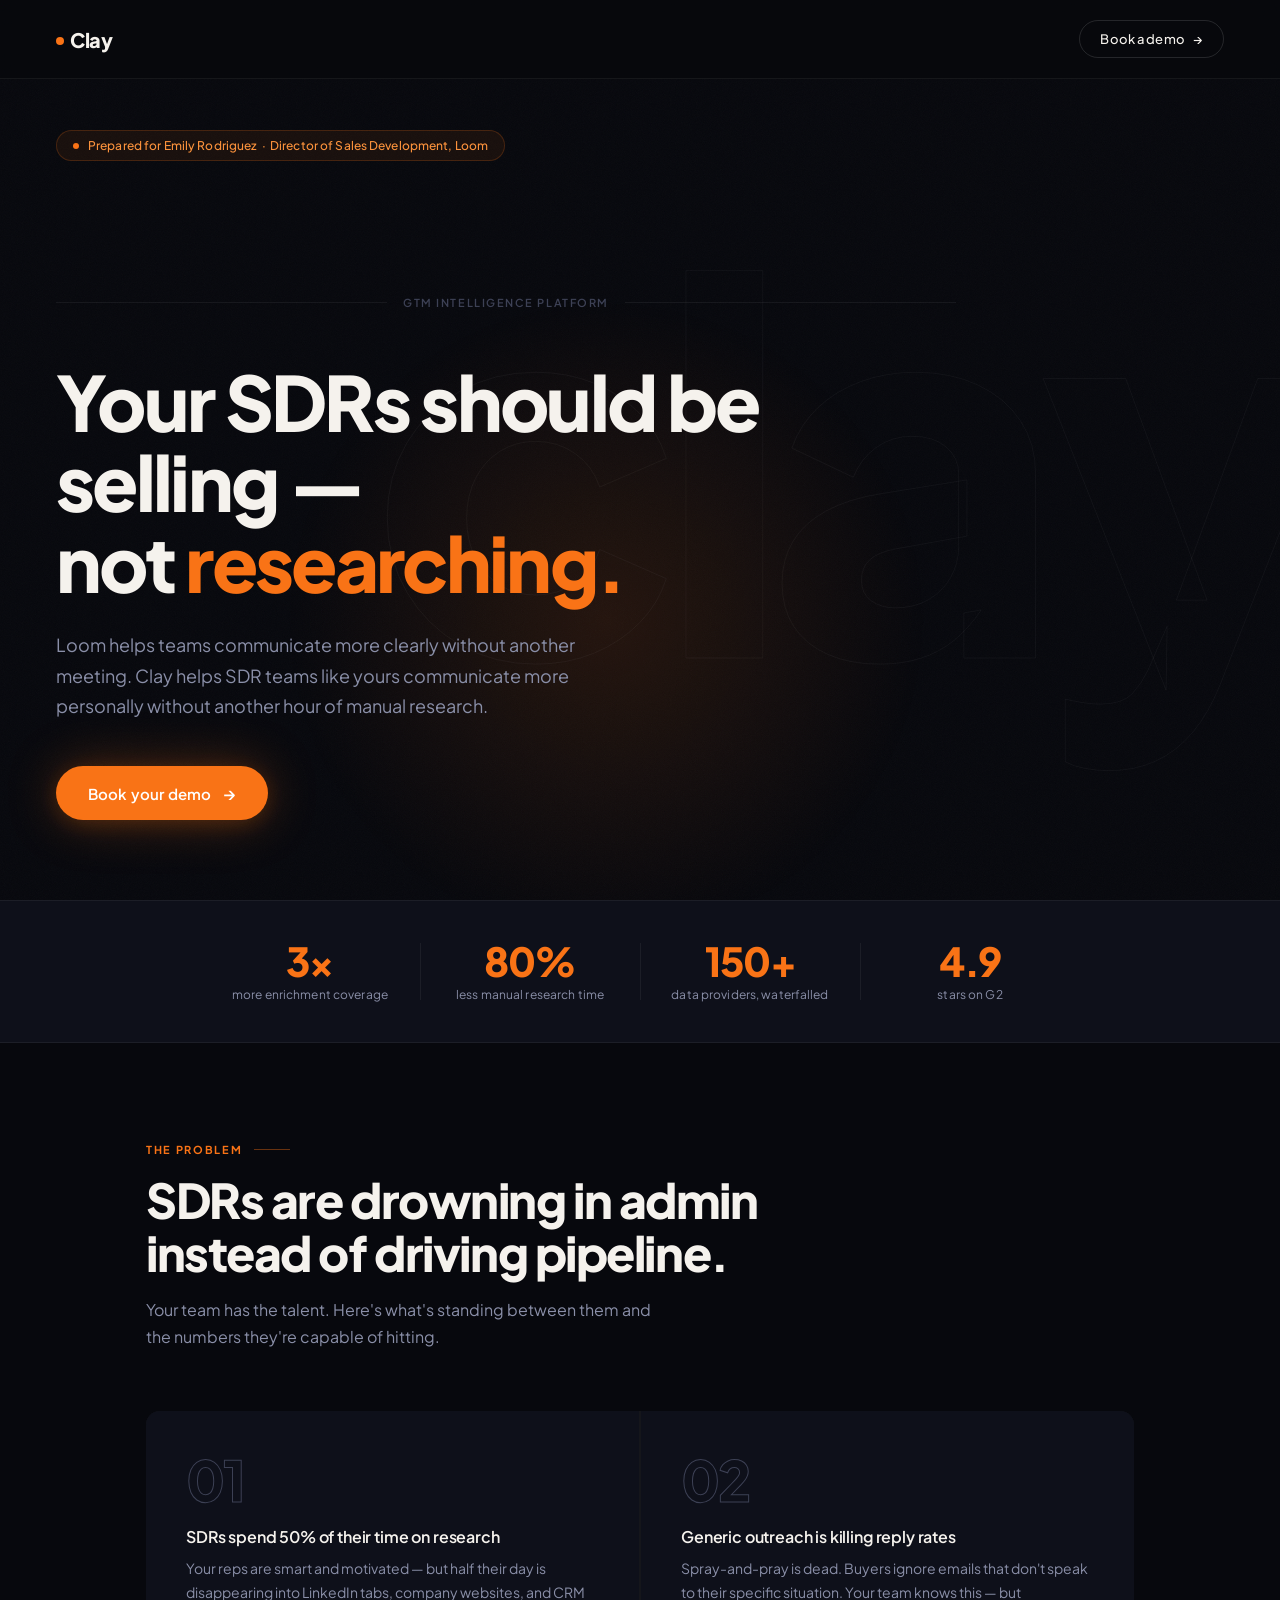
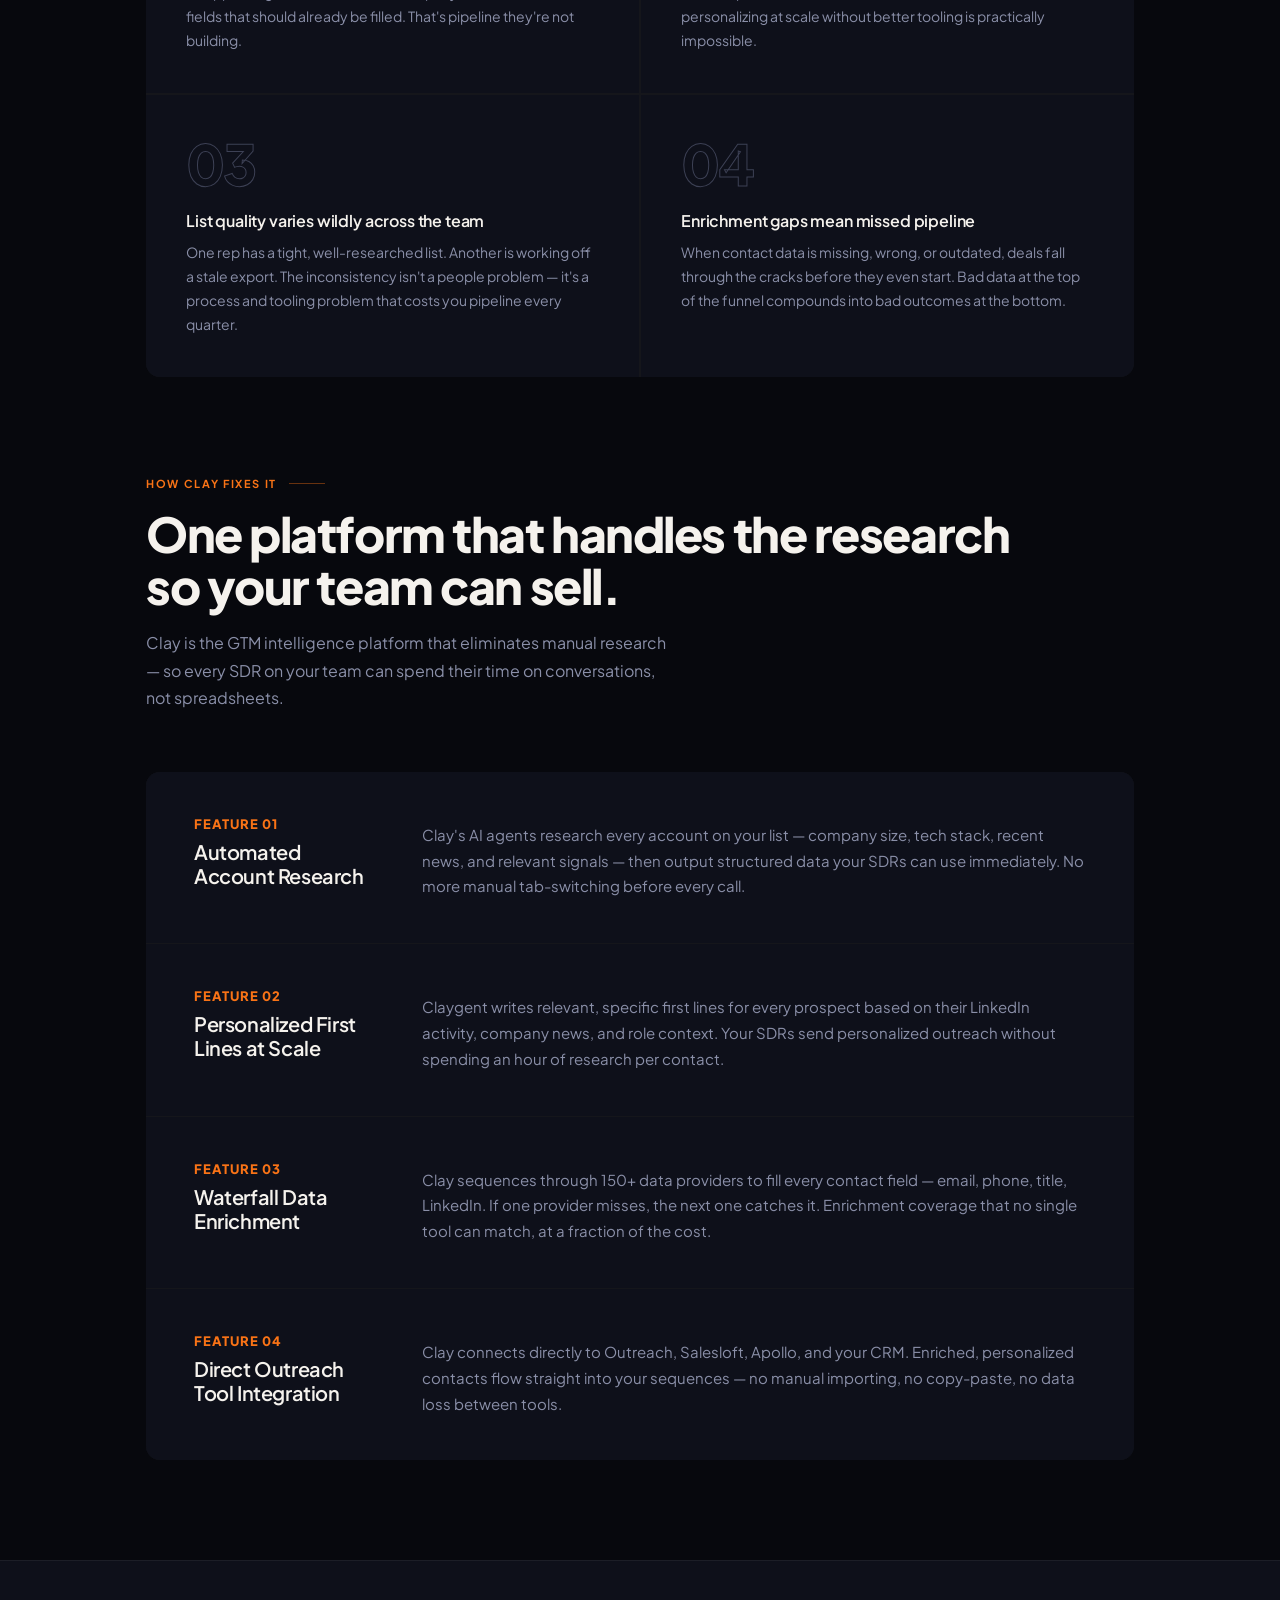
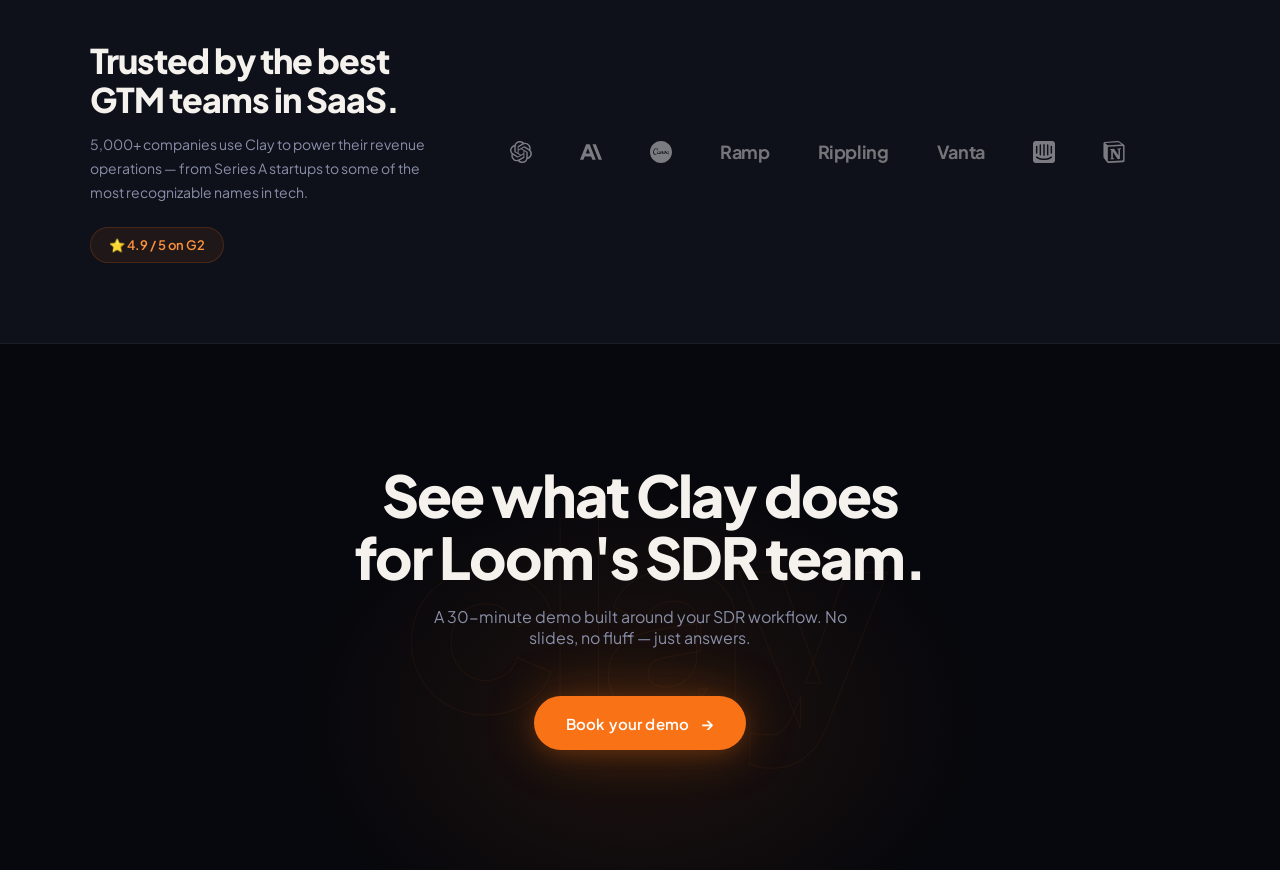
==== landing-pages/emily-rodriguez.html @ 86edbd1a "Initial commit — Clay landing pages" ====
<!DOCTYPE html>
<html lang="en">
<head>
  <meta charset="UTF-8">
  <meta name="viewport" content="width=device-width, initial-scale=1.0">
  <title>Clay × Emily Rodriguez — Loom</title>
  <link rel="preconnect" href="https://fonts.googleapis.com">
  <link rel="preconnect" href="https://fonts.gstatic.com" crossorigin>
  <link href="https://fonts.googleapis.com/css2?family=Plus+Jakarta+Sans:ital,wght@0,300;0,400;0,500;0,600;0,700;0,800;1,400&display=swap" rel="stylesheet">
  <link rel="stylesheet" href="styles.css">
</head>
<body>

  <!-- NAV -->
  <nav>
    <a href="#" class="nav-logo"><span></span>Clay</a>
    <a href="#demo" class="nav-btn">Book a demo </a>
  </nav>

  <!-- HERO -->
  <section class="hero">
    <div class="hero-glow"></div>
    <div class="hero-ghost">clay</div>

    <div class="hero-top">
      <div class="hero-badge anim anim-1">
        <span class="dot"></span>
        Prepared for Emily Rodriguez &nbsp;·&nbsp; Director of Sales Development, Loom
      </div>
    </div>

    <div class="hero-content">
      <div class="divider anim anim-2">
        <div class="divider-line"></div>
        <span class="divider-label">GTM Intelligence Platform</span>
        <div class="divider-line"></div>
      </div>

      <h1 class="anim anim-3">
        Your SDRs should be selling —<br>
        not <em>researching.</em>
      </h1>

      <p class="hero-sub anim anim-4">
        Loom helps teams communicate more clearly without another meeting. Clay helps SDR teams like yours communicate more personally without another hour of manual research.
      </p>

      <a href="#demo" class="hero-cta anim anim-5">
        Book your demo <span class="arrow">→</span>
      </a>
    </div>
  </section>

  <!-- STATS -->
  <div class="stats">
    <div class="stat-item reveal">
      <div class="stat-val">3×</div>
      <div class="stat-lbl">more enrichment coverage</div>
    </div>
    <div class="stat-item reveal">
      <div class="stat-val">80%</div>
      <div class="stat-lbl">less manual research time</div>
    </div>
    <div class="stat-item reveal">
      <div class="stat-val">150+</div>
      <div class="stat-lbl">data providers, waterfalled</div>
    </div>
    <div class="stat-item reveal">
      <div class="stat-val">4.9</div>
      <div class="stat-lbl">stars on G2</div>
    </div>
  </div>

  <!-- PAIN -->
  <section class="section">
    <div class="eyebrow reveal">The Problem</div>
    <h2 class="section-h reveal">SDRs are drowning in admin<br>instead of driving pipeline.</h2>
    <p class="section-sub reveal">Your team has the talent. Here's what's standing between them and the numbers they're capable of hitting.</p>

    <div class="pain-grid">
      <div class="pain-card reveal">
        <span class="pain-num">01</span>
        <h3>SDRs spend 50% of their time on research</h3>
        <p>Your reps are smart and motivated — but half their day is disappearing into LinkedIn tabs, company websites, and CRM fields that should already be filled. That's pipeline they're not building.</p>
      </div>
      <div class="pain-card reveal">
        <span class="pain-num">02</span>
        <h3>Generic outreach is killing reply rates</h3>
        <p>Spray-and-pray is dead. Buyers ignore emails that don't speak to their specific situation. Your team knows this — but personalizing at scale without better tooling is practically impossible.</p>
      </div>
      <div class="pain-card reveal">
        <span class="pain-num">03</span>
        <h3>List quality varies wildly across the team</h3>
        <p>One rep has a tight, well-researched list. Another is working off a stale export. The inconsistency isn't a people problem — it's a process and tooling problem that costs you pipeline every quarter.</p>
      </div>
      <div class="pain-card reveal">
        <span class="pain-num">04</span>
        <h3>Enrichment gaps mean missed pipeline</h3>
        <p>When contact data is missing, wrong, or outdated, deals fall through the cracks before they even start. Bad data at the top of the funnel compounds into bad outcomes at the bottom.</p>
      </div>
    </div>
  </section>

  <!-- FEATURES -->
  <section class="section" style="padding-top: 0;">
    <div class="eyebrow reveal">How Clay Fixes It</div>
    <h2 class="section-h reveal">One platform that handles the research<br>so your team can sell.</h2>
    <p class="section-sub reveal">Clay is the GTM intelligence platform that eliminates manual research — so every SDR on your team can spend their time on conversations, not spreadsheets.</p>

    <div class="feat-list">
      <div class="feat-row reveal">
        <div>
          <div class="feat-row-num">Feature 01</div>
          <div class="feat-row-label">Automated Account Research</div>
        </div>
        <p class="feat-row-body">Clay's AI agents research every account on your list — company size, tech stack, recent news, and relevant signals — then output structured data your SDRs can use immediately. No more manual tab-switching before every call.</p>
      </div>
      <div class="feat-row reveal">
        <div>
          <div class="feat-row-num">Feature 02</div>
          <div class="feat-row-label">Personalized First Lines at Scale</div>
        </div>
        <p class="feat-row-body">Claygent writes relevant, specific first lines for every prospect based on their LinkedIn activity, company news, and role context. Your SDRs send personalized outreach without spending an hour of research per contact.</p>
      </div>
      <div class="feat-row reveal">
        <div>
          <div class="feat-row-num">Feature 03</div>
          <div class="feat-row-label">Waterfall Data Enrichment</div>
        </div>
        <p class="feat-row-body">Clay sequences through 150+ data providers to fill every contact field — email, phone, title, LinkedIn. If one provider misses, the next one catches it. Enrichment coverage that no single tool can match, at a fraction of the cost.</p>
      </div>
      <div class="feat-row reveal">
        <div>
          <div class="feat-row-num">Feature 04</div>
          <div class="feat-row-label">Direct Outreach Tool Integration</div>
        </div>
        <p class="feat-row-body">Clay connects directly to Outreach, Salesloft, Apollo, and your CRM. Enriched, personalized contacts flow straight into your sequences — no manual importing, no copy-paste, no data loss between tools.</p>
      </div>
    </div>
  </section>

  <!-- SOCIAL PROOF -->
  <div class="proof">
    <div class="proof-inner">
      <div class="proof-left reveal">
        <h2>Trusted by the best GTM teams in SaaS.</h2>
        <p>5,000+ companies use Clay to power their revenue operations — from Series A startups to some of the most recognizable names in tech.</p>
        <div class="g2-chip">⭐ 4.9 / 5 on G2</div>
      </div>
      <div class="logos-wrap reveal">
        <!-- OpenAI -->
        <svg class="logo-svg" viewBox="0 0 24 24" xmlns="http://www.w3.org/2000/svg" aria-label="OpenAI"><path d="M22.2819 9.8211a5.9847 5.9847 0 0 0-.5157-4.9108 6.0462 6.0462 0 0 0-6.5098-2.9A6.0651 6.0651 0 0 0 4.9807 4.1818a5.9847 5.9847 0 0 0-3.9977 2.9 6.0462 6.0462 0 0 0 .7427 7.0966 5.98 5.98 0 0 0 .511 4.9107 6.051 6.051 0 0 0 6.5146 2.9001A5.9847 5.9847 0 0 0 13.2599 24a6.0557 6.0557 0 0 0 5.7718-4.2058 5.9894 5.9894 0 0 0 3.9977-2.9001 6.0557 6.0557 0 0 0-.7475-7.0729zm-9.022 12.6081a4.4755 4.4755 0 0 1-2.8764-1.0408l.1419-.0804 4.7783-2.7582a.7948.7948 0 0 0 .3927-.6813v-6.7369l2.02 1.1686a.071.071 0 0 1 .038.052v5.5826a4.504 4.504 0 0 1-4.4945 4.4944zm-9.6607-4.1254a4.4708 4.4708 0 0 1-.5346-3.0137l.142.0852 4.783 2.7582a.7712.7712 0 0 0 .7806 0l5.8428-3.3685v2.3324a.0804.0804 0 0 1-.0332.0615L9.74 19.9502a4.4992 4.4992 0 0 1-6.1408-1.6464zM2.3408 7.8956a4.485 4.485 0 0 1 2.3655-1.9728V11.6a.7664.7664 0 0 0 .3879.6765l5.8144 3.3543-2.0201 1.1685a.0757.0757 0 0 1-.071 0l-4.8303-2.7865A4.504 4.504 0 0 1 2.3408 7.872zm16.5963 3.8558L13.1038 8.364 15.1192 7.2a.0757.0757 0 0 1 .071 0l4.8303 2.7913a4.4944 4.4944 0 0 1-.6765 8.1042v-5.6772a.79.79 0 0 0-.407-.667zm2.0107-3.0231l-.142-.0852-4.7735-2.7818a.7759.7759 0 0 0-.7854 0L9.409 9.2297V6.8974a.0662.0662 0 0 1 .0284-.0615l4.8303-2.7866a4.4992 4.4992 0 0 1 6.6802 4.66zM8.3065 12.863l-2.02-1.1638a.0804.0804 0 0 1-.038-.0567V6.0742a4.4992 4.4992 0 0 1 7.3757-3.4537l-.142.0805L8.704 5.459a.7948.7948 0 0 0-.3927.6813zm1.0976-2.3654l2.602-1.4998 2.6069 1.4998v2.9994l-2.5974 1.4997-2.6067-1.4997Z"/></svg>
        <!-- Anthropic -->
        <svg class="logo-svg" viewBox="0 0 24 24" xmlns="http://www.w3.org/2000/svg" aria-label="Anthropic"><path d="M17.3041 3.541h-3.6718l6.696 16.918H24Zm-10.6082 0L0 20.459h3.7442l1.3693-3.5527h7.0052l1.3693 3.5528h3.7442L10.5363 3.5409Zm-.3712 10.2232 2.2914-5.9456 2.2914 5.9456Z"/></svg>
        <!-- Canva -->
        <svg class="logo-svg" viewBox="0 0 24 24" xmlns="http://www.w3.org/2000/svg" aria-label="Canva"><path d="M12 0C5.373 0 0 5.373 0 12s5.373 12 12 12 12-5.373 12-12S18.627 0 12 0zM6.962 7.68c.754 0 1.337.549 1.405 1.2.069.583-.171 1.097-.822 1.406-.343.171-.48.172-.549.069-.034-.069 0-.137.069-.206.617-.514.617-.926.548-1.508-.034-.378-.308-.618-.583-.618-1.2 0-2.914 2.674-2.674 4.629.103.754.549 1.646 1.509 1.646.308 0 .65-.103.96-.24.5-.264.799-.47 1.097-.8-.073-.885.704-2.046 1.851-2.046.515 0 .926.205.96.583.068.514-.377.582-.514.582s-.378-.034-.378-.17c-.034-.138.309-.07.275-.378-.035-.206-.24-.274-.446-.274-.72 0-1.131.994-1.029 1.611.035.275.172.549.447.549.205 0 .514-.31.617-.755.068-.308.343-.514.583-.514.102 0 .17.034.205.171v.138c-.034.137-.137.548-.102.651 0 .069.034.171.17.171.092 0 .436-.18.777-.459.117-.59.253-1.298.253-1.357.034-.24.137-.48.617-.48.103 0 .171.034.205.171v.138l-.136.617c.445-.583 1.097-.994 1.508-.994.172 0 .309.102.309.274 0 .103 0 .274-.069.446-.137.377-.309.96-.412 1.474 0 .137.035.274.207.274.171 0 .685-.206 1.096-.754l.007-.004c-.002-.068-.007-.134-.007-.202 0-.411.035-.754.104-.994.068-.274.411-.514.617-.514.103 0 .205.069.205.171 0 .035 0 .103-.034.137-.137.446-.24.857-.24 1.269 0 .24.034.582.102.788 0 .034.035.069.07.069.068 0 .548-.445.89-1.028-.308-.206-.48-.549-.48-.96 0-.72.446-1.097.858-1.097.343 0 .617.24.617.72 0 .308-.103.65-.274.96h.102a.77.77 0 0 0 .584-.24.293.293 0 0 1 .134-.117c.335-.425.83-.74 1.41-.74.48 0 .924.205.959.582.068.515-.378.618-.515.618l-.002-.002c-.138 0-.377-.035-.377-.172 0-.137.309-.068.274-.376-.034-.206-.24-.275-.446-.275-.686 0-1.13.891-1.028 1.611.034.275.171.583.445.583.206 0 .515-.308.652-.754.068-.274.343-.514.583-.514.103 0 .17.034.205.171 0 .069 0 .206-.137.652-.17.308-.171.48-.137.617.034.274.171.48.309.583.034.034.068.102.068.102 0 .069-.034.138-.137.138-.034 0-.068 0-.103-.035-.514-.205-.72-.548-.789-.891-.205.24-.445.377-.72.377-.445 0-.89-.411-.96-.926a1.609 1.609 0 0 1 .075-.649c-.203.13-.422.203-.623.203h-.17c-.447.652-.927 1.098-1.27 1.303a.896.896 0 0 1-.377.104c-.068 0-.171-.035-.205-.104-.095-.152-.156-.392-.193-.667-.481.527-1.145.805-1.453.805-.343 0-.548-.206-.582-.55v-.376c.102-.754.377-1.2.377-1.337a.074.074 0 0 0-.069-.07c-.24 0-1.028.824-1.166 1.373l-.103.445c-.068.309-.377.515-.582.515-.103 0-.172-.035-.206-.172v-.137l.046-.233c-.435.31-.87.508-1.075.508-.308 0-.48-.172-.514-.412-.206.274-.445.412-.754.412-.352 0-.696-.24-.862-.593-.244.275-.523.553-.852.764-.48.309-1.028.549-1.68.549-.582 0-1.097-.309-1.371-.583-.412-.377-.651-.96-.686-1.509-.205-1.68.823-3.84 2.4-4.8.378-.205.755-.343 1.132-.343zm9.77 3.291c-.104 0-.172.172-.172.343 0 .274.137.583.309.755a1.74 1.74 0 0 0 .102-.583c0-.343-.137-.515-.24-.515z"/></svg>
        <!-- Ramp -->
        <span class="company-wordmark">Ramp</span>
        <!-- Rippling -->
        <span class="company-wordmark">Rippling</span>
        <!-- Vanta -->
        <span class="company-wordmark">Vanta</span>
        <!-- Intercom -->
        <svg class="logo-svg" viewBox="0 0 24 24" xmlns="http://www.w3.org/2000/svg" aria-label="Intercom"><path d="M21 0H3C1.343 0 0 1.343 0 3v18c0 1.658 1.343 3 3 3h18c1.658 0 3-1.342 3-3V3c0-1.657-1.342-3-3-3zm-5.801 4.399c0-.44.36-.8.802-.8.44 0 .8.36.8.8v10.688c0 .442-.36.801-.8.801-.443 0-.802-.359-.802-.801V4.399zM11.2 3.994c0-.44.357-.799.8-.799s.8.359.8.799v11.602c0 .44-.357.8-.8.8s-.8-.36-.8-.8V3.994zm-4 .405c0-.44.359-.8.799-.8.443 0 .802.36.802.8v10.688c0 .442-.36.801-.802.801-.44 0-.799-.359-.799-.801V4.399zM3.199 6c0-.442.36-.8.802-.8.44 0 .799.358.799.8v7.195c0 .441-.359.8-.799.8-.443 0-.802-.36-.802-.8V6zM20.52 18.202c-.123.105-3.086 2.593-8.52 2.593-5.433 0-8.397-2.486-8.521-2.593-.335-.288-.375-.792-.086-1.128.285-.334.79-.375 1.125-.09.047.041 2.693 2.211 7.481 2.211 4.848 0 7.456-2.186 7.479-2.207.334-.289.839-.25 1.128.086.289.336.25.84-.086 1.128zm.281-5.007c0 .441-.36.8-.801.8-.441 0-.801-.36-.801-.8V6c0-.442.361-.8.801-.8.441 0 .801.357.801.8v7.195z"/></svg>
        <!-- Notion -->
        <svg class="logo-svg" viewBox="0 0 24 24" xmlns="http://www.w3.org/2000/svg" aria-label="Notion"><path d="M4.459 4.208c.746.606 1.026.56 2.428.466l13.215-.793c.28 0 .047-.28-.046-.326L17.86 1.968c-.42-.326-.981-.7-2.055-.607L3.01 2.295c-.466.046-.56.28-.374.466zm.793 3.08v13.904c0 .747.373 1.027 1.214.98l14.523-.84c.841-.046.935-.56.935-1.167V6.354c0-.606-.233-.933-.748-.887l-15.177.887c-.56.047-.747.327-.747.933zm14.337.745c.093.42 0 .84-.42.888l-.7.14v10.264c-.608.327-1.168.514-1.635.514-.748 0-.935-.234-1.495-.933l-4.577-7.186v6.952L12.21 19s0 .84-1.168.84l-3.222.186c-.093-.186 0-.653.327-.746l.84-.233V9.854L7.822 9.76c-.094-.42.14-1.026.793-1.073l3.456-.233 4.764 7.279v-6.44l-1.215-.139c-.093-.514.28-.887.747-.933zM1.936 1.035l13.31-.98c1.634-.14 2.055-.047 3.082.7l4.249 2.986c.7.513.934.653.934 1.213v16.378c0 1.026-.373 1.634-1.68 1.726l-15.458.934c-.98.047-1.448-.093-1.962-.747l-3.129-4.06c-.56-.747-.793-1.306-.793-1.96V2.667c0-.839.374-1.54 1.447-1.632z"/></svg>
      </div>
    </div>
  </div>

  <!-- CTA FOOTER -->
  <div class="cta-footer" id="demo">
    <div class="cta-bg-text">clay</div>
    <div class="cta-footer-glow"></div>
    <h2 class="reveal">See what Clay does<br>for Loom's SDR team.</h2>
    <p class="reveal">A 30-minute demo built around your SDR workflow. No slides, no fluff — just answers.</p>
    <a href="#" class="hero-cta reveal">Book your demo <span class="arrow">→</span></a>
  </div>

  <script>
    const observer = new IntersectionObserver((entries) => {
      entries.forEach(entry => {
        if (entry.isIntersecting) {
          setTimeout(() => entry.target.classList.add('visible'), 80);
          observer.unobserve(entry.target);
        }
      });
    }, { threshold: 0.1 });

    document.querySelectorAll('.reveal').forEach(el => observer.observe(el));
  </script>

</body>
</html>
---- landing-pages/styles.css ----
@import url('https://fonts.googleapis.com/css2?family=Plus+Jakarta+Sans:ital,wght@0,300;0,400;0,500;0,600;0,700;0,800;1,400&display=swap');

*, *::before, *::after { box-sizing: border-box; margin: 0; padding: 0; }

:root {
  --ink:       #07080D;
  --ink-2:     #0E101A;
  --ink-3:     #161925;
  --border:    rgba(255,255,255,0.06);
  --border-hi: rgba(255,255,255,0.12);
  --clay:      #F97316;
  --clay-hi:   #FB923C;
  --cream:     #F5F2ED;
  --muted:     #8A8FA8;
  --faint:     #3D4155;
  --r:         14px;
  --r-lg:      24px;
}

html { scroll-behavior: smooth; }

body {
  font-family: 'Plus Jakarta Sans', sans-serif;
  background: var(--ink);
  color: var(--cream);
  -webkit-font-smoothing: antialiased;
  overflow-x: hidden;
}

/* ── NOISE OVERLAY ── */
body::before {
  content: '';
  position: fixed;
  inset: 0;
  z-index: 0;
  pointer-events: none;
  opacity: 0.032;
  background-image: url("data:image/svg+xml,%3Csvg viewBox='0 0 256 256' xmlns='http://www.w3.org/2000/svg'%3E%3Cfilter id='noise'%3E%3CfeTurbulence type='fractalNoise' baseFrequency='0.9' numOctaves='4' stitchTiles='stitch'/%3E%3C/filter%3E%3Crect width='100%25' height='100%25' filter='url(%23noise)'/%3E%3C/svg%3E");
  background-size: 200px 200px;
}

* { position: relative; z-index: 1; }

/* ── LOAD ANIMATIONS ── */
@keyframes fadeUp {
  from { opacity: 0; transform: translateY(24px); }
  to   { opacity: 1; transform: translateY(0); }
}
@keyframes fadeIn {
  from { opacity: 0; }
  to   { opacity: 1; }
}
@keyframes revealWidth {
  from { width: 0; }
  to   { width: 100%; }
}

.anim { opacity: 0; animation: fadeUp 0.8s cubic-bezier(0.16, 1, 0.3, 1) forwards; }
.anim-1 { animation-delay: 0.1s; }
.anim-2 { animation-delay: 0.22s; }
.anim-3 { animation-delay: 0.34s; }
.anim-4 { animation-delay: 0.46s; }
.anim-5 { animation-delay: 0.58s; }
.anim-fade { opacity: 0; animation: fadeIn 1s ease forwards; }

/* ── NAV ── */
nav {
  position: fixed;
  top: 0; left: 0; right: 0;
  z-index: 200;
  display: flex;
  align-items: center;
  justify-content: space-between;
  padding: 20px 56px;
  background: rgba(7, 8, 13, 0.75);
  backdrop-filter: blur(20px);
  -webkit-backdrop-filter: blur(20px);
  border-bottom: 1px solid var(--border);
}

.nav-logo {
  font-family: 'Plus Jakarta Sans', sans-serif;
  font-weight: 800;
  font-size: 20px;
  color: var(--cream);
  text-decoration: none;
  letter-spacing: -0.02em;
}

.nav-logo span {
  display: inline-block;
  width: 8px; height: 8px;
  background: var(--clay);
  border-radius: 50%;
  margin-right: 6px;
  vertical-align: middle;
  position: relative;
  top: -1px;
}

.nav-btn {
  display: flex;
  align-items: center;
  gap: 8px;
  color: var(--cream);
  font-size: 13px;
  font-weight: 500;
  text-decoration: none;
  padding: 10px 20px;
  border: 1px solid var(--border-hi);
  border-radius: 100px;
  transition: all 0.2s;
  letter-spacing: 0.01em;
}
.nav-btn:hover {
  background: var(--clay);
  border-color: var(--clay);
  color: #fff;
}
.nav-btn::after { content: '→'; }

/* ── HERO ── */
.hero {
  min-height: 100vh;
  display: flex;
  flex-direction: column;
  justify-content: flex-end;
  padding: 0 56px 80px;
  position: relative;
  overflow: hidden;
}

/* big ghost number behind hero */
.hero-ghost {
  position: absolute;
  top: 50%;
  right: -40px;
  transform: translateY(-50%);
  font-family: 'Plus Jakarta Sans', sans-serif;
  font-weight: 900;
  font-size: clamp(280px, 40vw, 560px);
  color: transparent;
  -webkit-text-stroke: 1px rgba(255,255,255,0.04);
  line-height: 1;
  pointer-events: none;
  user-select: none;
  letter-spacing: -0.05em;
}

/* radial glow */
.hero-glow {
  position: absolute;
  top: 30%;
  left: 20%;
  width: 700px; height: 700px;
  background: radial-gradient(ellipse at center, rgba(249,115,22,0.12) 0%, transparent 65%);
  pointer-events: none;
  z-index: 0;
}

.hero-top {
  flex: 1;
  display: flex;
  align-items: flex-start;
  padding-top: 130px;
}

.hero-badge {
  display: inline-flex;
  align-items: center;
  gap: 9px;
  background: rgba(249,115,22,0.07);
  border: 1px solid rgba(249,115,22,0.2);
  color: var(--clay-hi);
  font-size: 12px;
  font-weight: 500;
  padding: 7px 16px;
  border-radius: 100px;
  letter-spacing: 0.01em;
}
.hero-badge .dot {
  width: 6px; height: 6px;
  background: var(--clay);
  border-radius: 50%;
  flex-shrink: 0;
}

.hero-content { max-width: 900px; }

.hero h1 {
  font-family: 'Plus Jakarta Sans', sans-serif;
  font-weight: 800;
  font-style: normal;
  font-size: clamp(42px, 6vw, 76px);
  line-height: 1.06;
  letter-spacing: -0.035em;
  color: var(--cream);
  margin-bottom: 28px;
  margin-top: 24px;
}

.hero h1 em {
  font-style: normal;
  color: var(--clay);
}

.hero-sub {
  font-size: clamp(15px, 1.6vw, 18px);
  color: var(--muted);
  max-width: 520px;
  line-height: 1.7;
  margin-bottom: 44px;
  font-weight: 400;
}

.hero-cta {
  display: inline-flex;
  align-items: center;
  gap: 12px;
  background: var(--clay);
  color: #fff;
  font-weight: 600;
  font-size: 15px;
  padding: 16px 32px;
  border-radius: 100px;
  text-decoration: none;
  letter-spacing: 0.01em;
  transition: all 0.25s cubic-bezier(0.16, 1, 0.3, 1);
  box-shadow: 0 0 52px rgba(249,115,22,0.28), 0 4px 20px rgba(249,115,22,0.18);
}
.hero-cta:hover {
  background: var(--clay-hi);
  transform: translateY(-2px) scale(1.02);
  box-shadow: 0 0 72px rgba(249,115,22,0.38), 0 8px 30px rgba(249,115,22,0.25);
}
.hero-cta .arrow { font-size: 17px; transition: transform 0.2s; }
.hero-cta:hover .arrow { transform: translateX(4px); }

/* horizontal rule with label */
.divider {
  display: flex;
  align-items: center;
  gap: 16px;
  margin-bottom: 52px;
}
.divider-line { flex: 1; height: 1px; background: var(--border); }
.divider-label {
  font-size: 11px;
  font-weight: 600;
  letter-spacing: 0.14em;
  text-transform: uppercase;
  color: var(--faint);
}

/* ── STATS ── */
.stats {
  background: var(--ink-2);
  border-top: 1px solid var(--border);
  border-bottom: 1px solid var(--border);
  padding: 0 56px;
  display: flex;
  justify-content: center;
}

.stat-item {
  flex: 1;
  max-width: 220px;
  padding: 40px 0;
  text-align: center;
  position: relative;
}
.stat-item + .stat-item::before {
  content: '';
  position: absolute;
  left: 0; top: 30%; bottom: 30%;
  width: 1px;
  background: var(--border);
}

.stat-val {
  font-family: 'Plus Jakarta Sans', sans-serif;
  font-weight: 800;
  font-size: 40px;
  line-height: 1;
  letter-spacing: -0.04em;
  color: var(--clay);
  margin-bottom: 6px;
}

.stat-lbl {
  font-size: 12px;
  color: var(--muted);
  font-weight: 400;
  letter-spacing: 0.01em;
}

/* ── SECTIONS ── */
.section {
  max-width: 1100px;
  margin: 0 auto;
  padding: 100px 56px;
}

.eyebrow {
  font-size: 11px;
  font-weight: 700;
  letter-spacing: 0.15em;
  text-transform: uppercase;
  color: var(--clay);
  margin-bottom: 18px;
  display: flex;
  align-items: center;
  gap: 12px;
}
.eyebrow::after {
  content: '';
  display: block;
  width: 36px; height: 1px;
  background: var(--clay);
  opacity: 0.4;
}

.section-h {
  font-family: 'Plus Jakarta Sans', sans-serif;
  font-weight: 800;
  font-size: clamp(30px, 3.8vw, 48px);
  letter-spacing: -0.03em;
  line-height: 1.1;
  color: var(--cream);
  margin-bottom: 16px;
}

.section-sub {
  font-size: 16px;
  color: var(--muted);
  max-width: 520px;
  line-height: 1.72;
  margin-bottom: 60px;
}

/* ── PAIN CARDS ── */
.pain-grid {
  display: grid;
  grid-template-columns: 1fr 1fr;
  gap: 2px;
  background: var(--border);
  border-radius: var(--r);
  overflow: hidden;
}

.pain-card {
  background: var(--ink-2);
  padding: 40px;
  transition: background 0.2s;
}
.pain-card:hover { background: var(--ink-3); }

.pain-num {
  font-family: 'Plus Jakarta Sans', sans-serif;
  font-weight: 800;
  font-size: 56px;
  color: transparent;
  -webkit-text-stroke: 1px var(--faint);
  line-height: 1;
  margin-bottom: 20px;
  letter-spacing: -0.04em;
  display: block;
  transition: -webkit-text-stroke-color 0.2s;
}
.pain-card:hover .pain-num { -webkit-text-stroke-color: var(--clay); }

.pain-card h3 {
  font-size: 16px;
  font-weight: 600;
  color: var(--cream);
  margin-bottom: 10px;
  letter-spacing: -0.01em;
  line-height: 1.3;
}

.pain-card p {
  font-size: 14px;
  color: var(--muted);
  line-height: 1.7;
}

/* ── FEATURE CARDS ── */
.feat-list { display: flex; flex-direction: column; gap: 1px; background: var(--border); border-radius: var(--r); overflow: hidden; }

.feat-row {
  background: var(--ink-2);
  padding: 44px 48px;
  display: grid;
  grid-template-columns: 180px 1fr;
  gap: 48px;
  align-items: start;
  transition: background 0.2s;
}
.feat-row:hover { background: var(--ink-3); }

.feat-row-num {
  font-family: 'Plus Jakarta Sans', sans-serif;
  font-weight: 800;
  font-size: 13px;
  color: var(--clay);
  letter-spacing: 0.08em;
  text-transform: uppercase;
  margin-bottom: 8px;
}

.feat-row-label {
  font-size: 20px;
  font-weight: 600;
  color: var(--cream);
  letter-spacing: -0.02em;
  line-height: 1.2;
}

.feat-row-body {
  font-size: 15px;
  color: var(--muted);
  line-height: 1.72;
  margin-top: 6px;
}

/* ── SOCIAL PROOF ── */
.proof {
  background: var(--ink-2);
  border-top: 1px solid var(--border);
  border-bottom: 1px solid var(--border);
  padding: 80px 56px;
}

.proof-inner {
  max-width: 1100px;
  margin: 0 auto;
  display: grid;
  grid-template-columns: 1fr 2fr;
  gap: 80px;
  align-items: center;
}

.proof-left h2 {
  font-family: 'Plus Jakarta Sans', sans-serif;
  font-style: normal;
  font-size: clamp(24px, 2.8vw, 34px);
  font-weight: 800;
  letter-spacing: -0.03em;
  line-height: 1.15;
  margin-bottom: 14px;
}

.proof-left p { font-size: 14px; color: var(--muted); line-height: 1.7; }

.g2-chip {
  display: inline-flex;
  align-items: center;
  gap: 8px;
  background: rgba(249,115,22,0.08);
  border: 1px solid rgba(249,115,22,0.18);
  color: var(--clay-hi);
  font-size: 13px;
  font-weight: 600;
  padding: 9px 18px;
  border-radius: 100px;
  margin-top: 22px;
}

.logos-wrap {
  display: flex;
  flex-wrap: wrap;
  align-items: center;
  gap: 32px 48px;
}

.logo-svg {
  height: 22px;
  width: auto;
  fill: white;
  opacity: 0.45;
  transition: opacity 0.2s;
  flex-shrink: 0;
}
.logo-svg:hover { opacity: 0.9; }

.company-wordmark {
  font-family: 'Plus Jakarta Sans', sans-serif;
  font-size: 18px;
  font-weight: 700;
  color: rgba(245,242,237,0.45);
  letter-spacing: -0.02em;
  white-space: nowrap;
  line-height: 22px;
  transition: color 0.2s;
}
.company-wordmark:hover { color: rgba(245,242,237,0.9); }

/* ── CTA FOOTER ── */
.cta-footer {
  padding: 120px 56px;
  text-align: center;
  position: relative;
  overflow: hidden;
}

.cta-bg-text {
  position: absolute;
  top: 50%;
  left: 50%;
  transform: translate(-50%, -50%);
  font-family: 'Plus Jakarta Sans', sans-serif;
  font-weight: 900;
  font-size: clamp(120px, 20vw, 260px);
  color: transparent;
  -webkit-text-stroke: 1px rgba(249,115,22,0.06);
  pointer-events: none;
  user-select: none;
  white-space: nowrap;
  letter-spacing: -0.05em;
}

.cta-footer-glow {
  position: absolute;
  bottom: -100px; left: 50%;
  transform: translateX(-50%);
  width: 700px; height: 500px;
  background: radial-gradient(ellipse, rgba(249,115,22,0.1) 0%, transparent 70%);
  pointer-events: none;
}

.cta-footer h2 {
  font-family: 'Plus Jakarta Sans', sans-serif;
  font-style: normal;
  font-weight: 800;
  font-size: clamp(32px, 4.5vw, 58px);
  letter-spacing: -0.035em;
  line-height: 1.08;
  max-width: 720px;
  margin: 0 auto 18px;
}

.cta-footer p {
  font-size: 16px;
  color: var(--muted);
  margin-bottom: 48px;
  max-width: 440px;
  margin-left: auto;
  margin-right: auto;
}

/* scroll-triggered reveal */
.reveal {
  opacity: 0;
  transform: translateY(30px);
  transition: opacity 0.7s cubic-bezier(0.16, 1, 0.3, 1), transform 0.7s cubic-bezier(0.16, 1, 0.3, 1);
}
.reveal.visible { opacity: 1; transform: none; }

/* ── RESPONSIVE ── */
@media (max-width: 900px) {
  nav { padding: 16px 24px; }
  .hero { padding: 0 24px 60px; }
  .stats { padding: 0 24px; }
  .section { padding: 72px 24px; }
  .proof { padding: 60px 24px; }
  .cta-footer { padding: 80px 24px; }
  .pain-grid { grid-template-columns: 1fr; }
  .feat-row { grid-template-columns: 1fr; gap: 8px; padding: 32px 24px; }
  .proof-inner { grid-template-columns: 1fr; gap: 40px; }
  .logos-wrap { grid-template-columns: repeat(2, 1fr); }
}
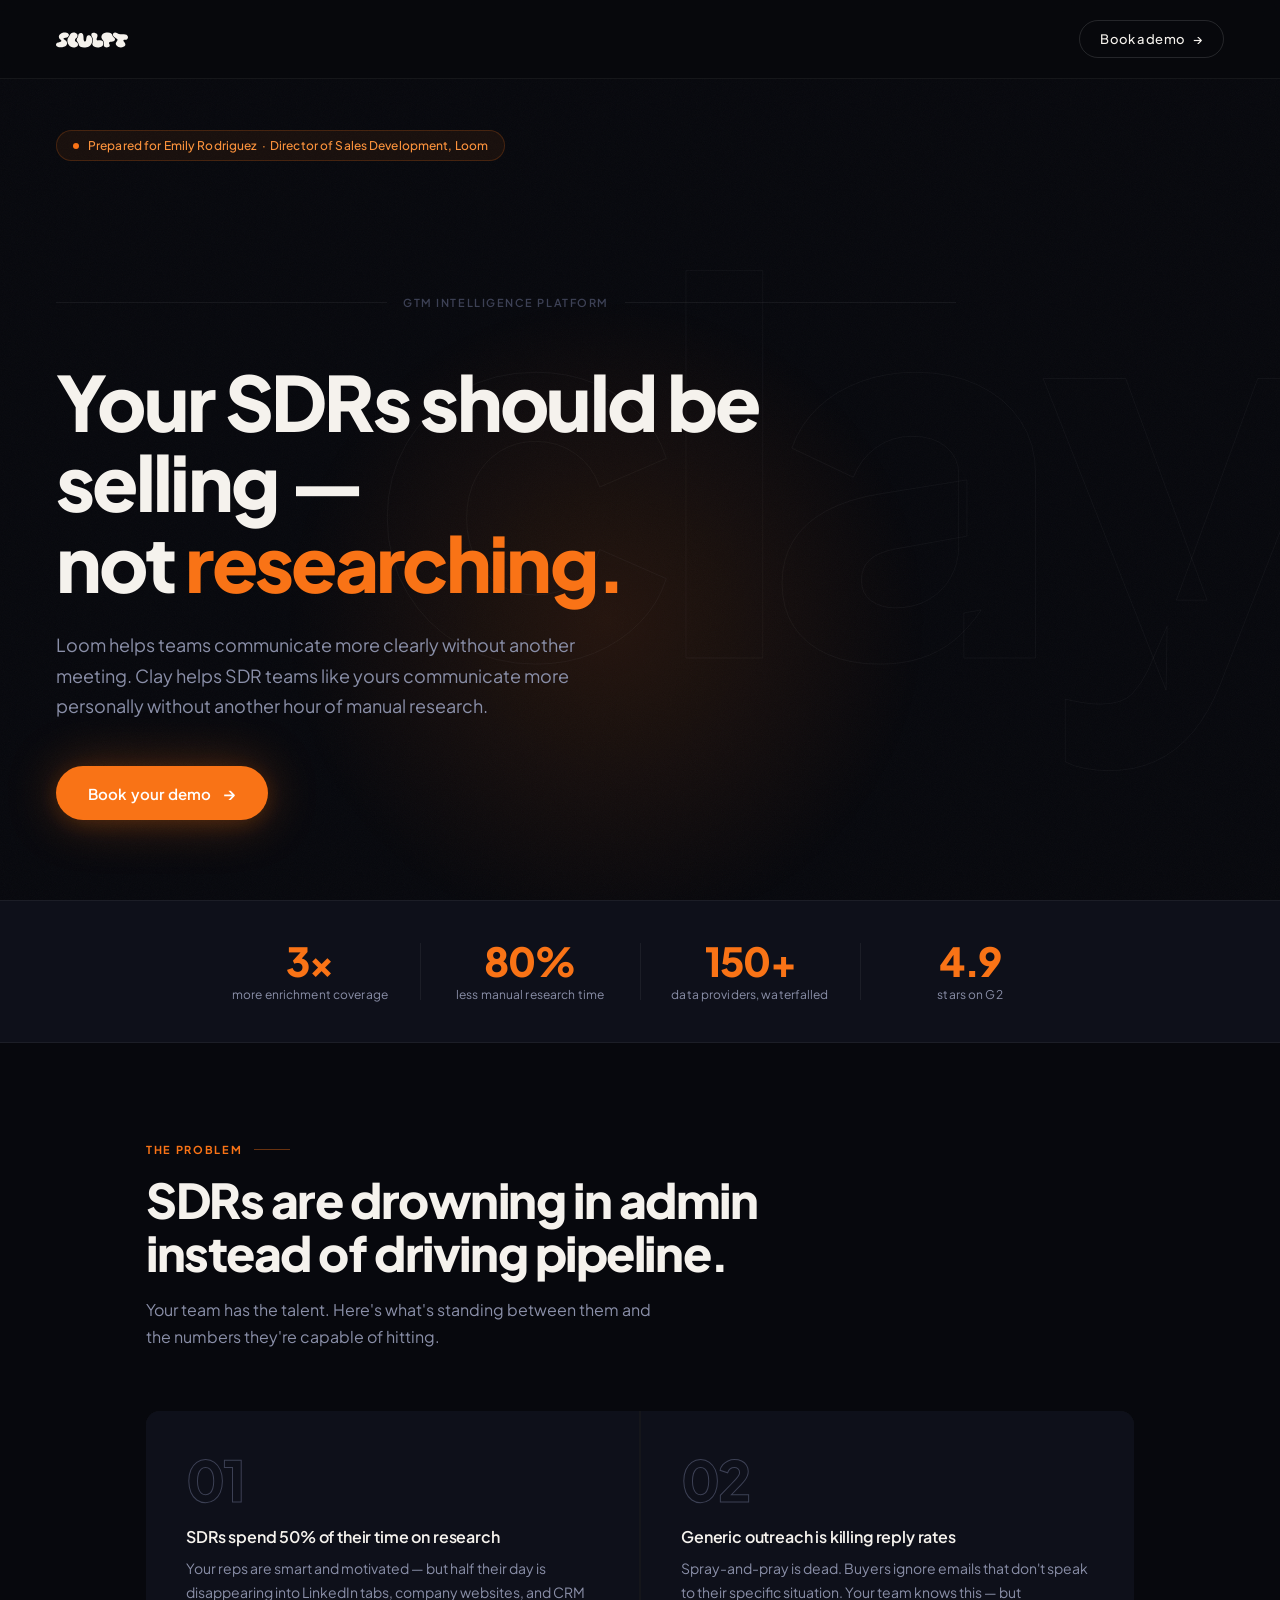
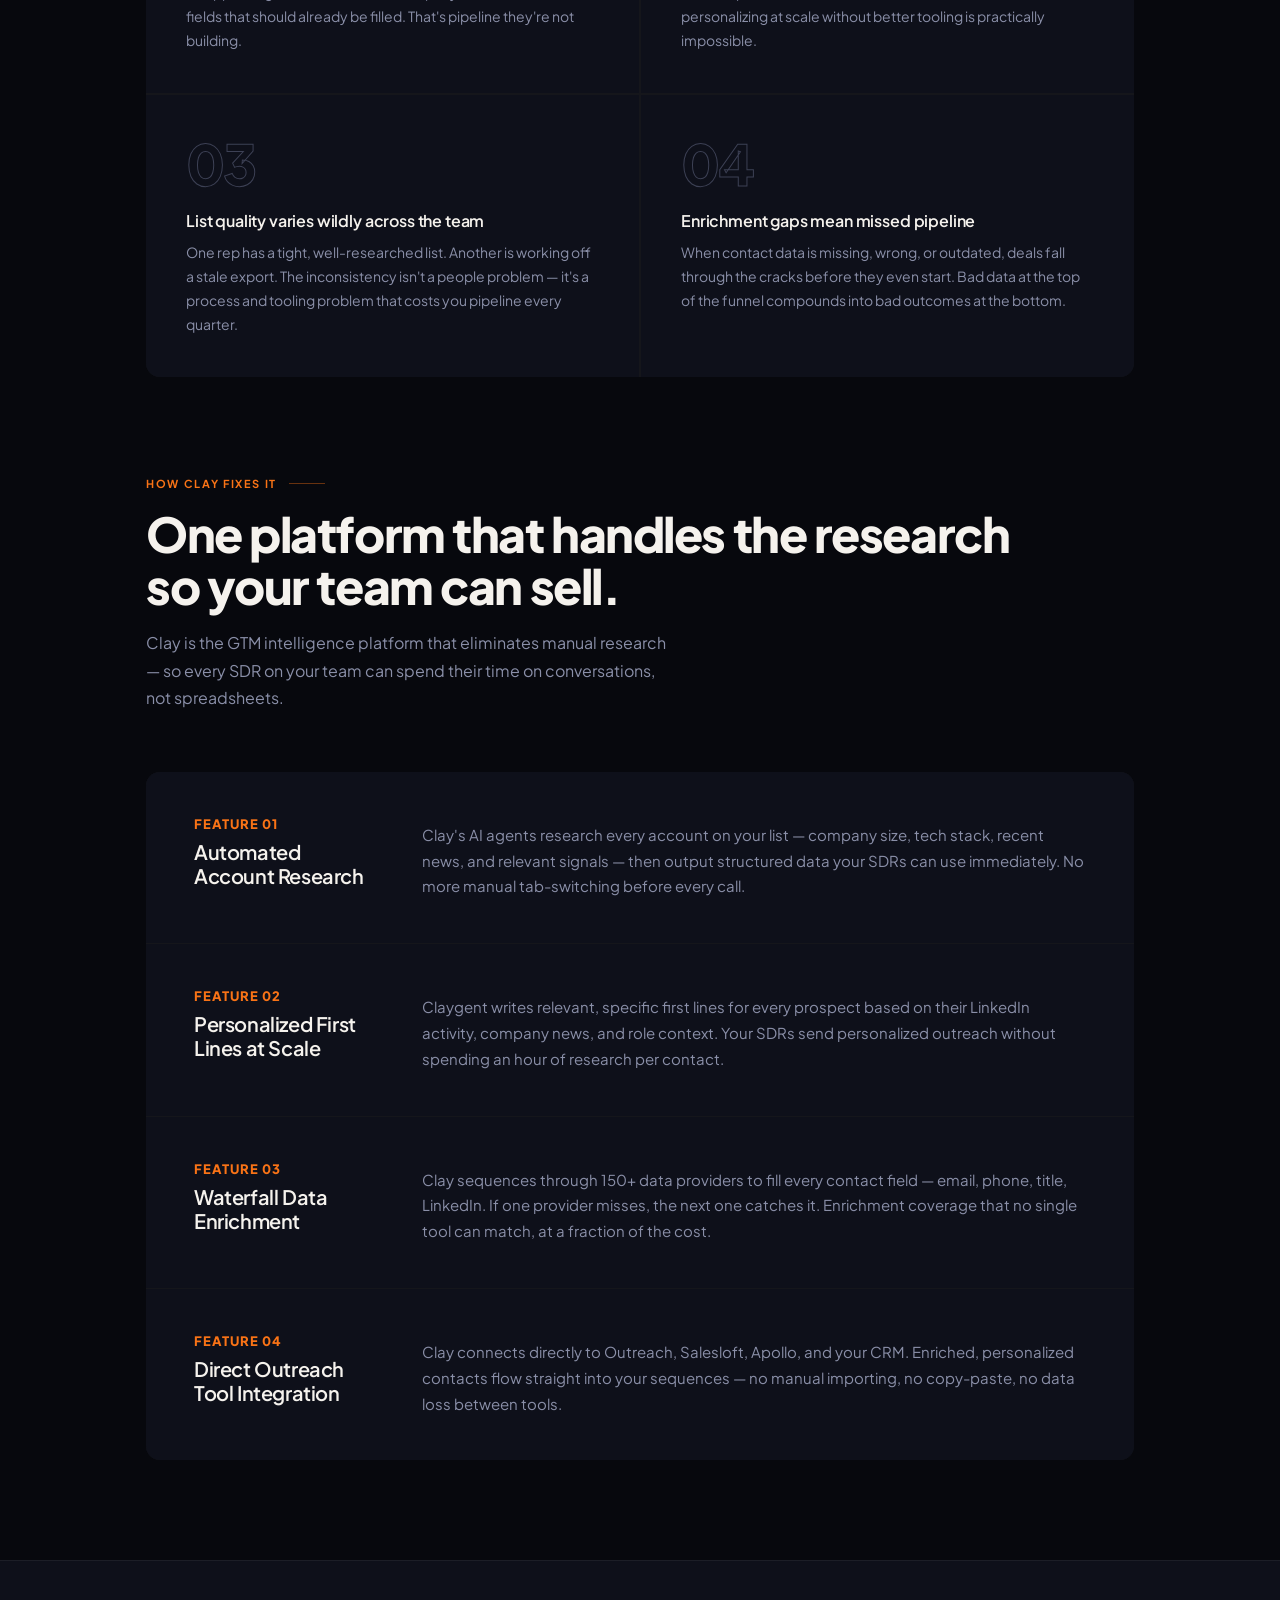
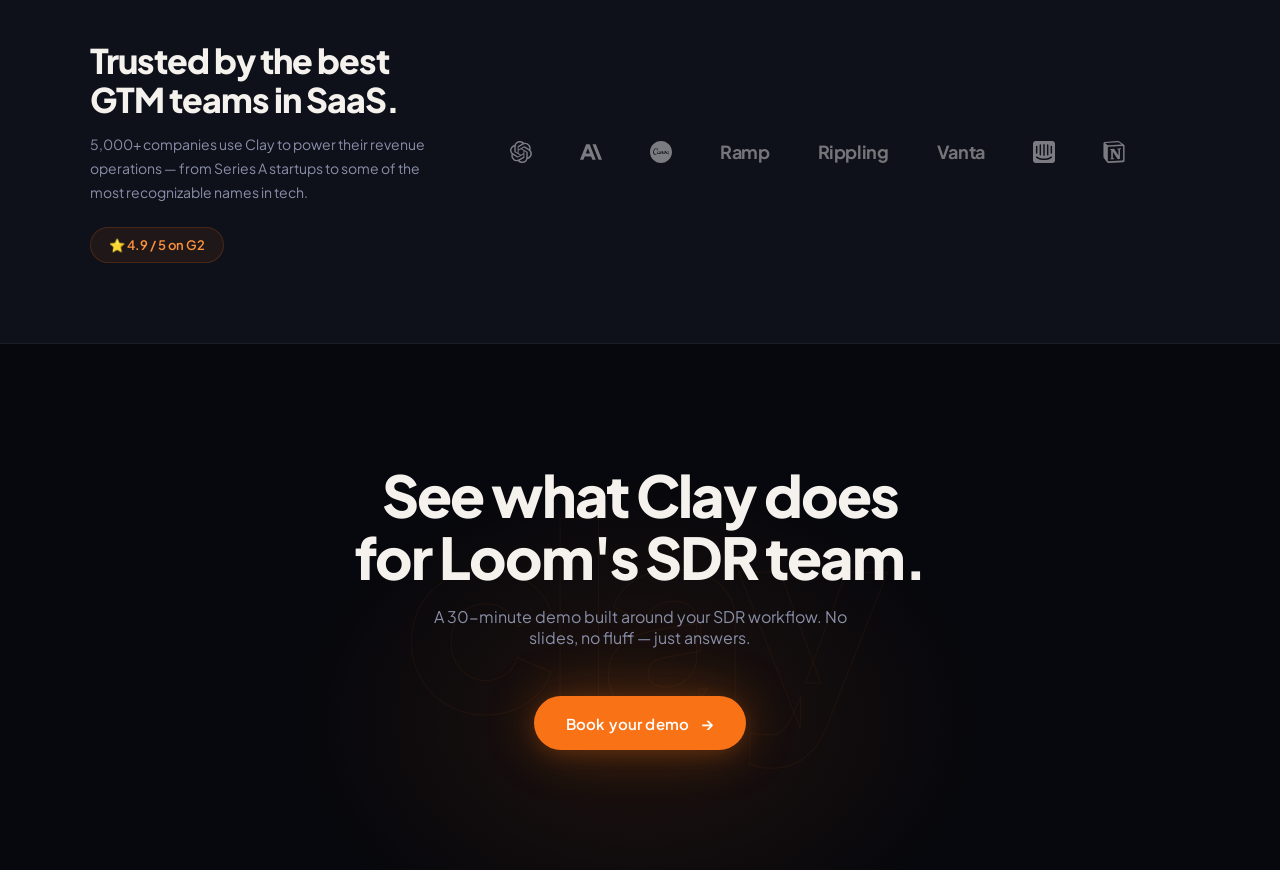
==== commit 96002d8e: "Replace text Clay logo with actual Clay SVG logo in nav" ====
--- a/landing-pages/emily-rodriguez.html
+++ b/landing-pages/emily-rodriguez.html
@@ -13,7 +13,7 @@
 
   <!-- NAV -->
   <nav>
-    <a href="#" class="nav-logo"><span></span>Clay</a>
+    <a href="#" class="nav-logo"><svg width="72" height="16" viewBox="0 0 130 28" fill="none" xmlns="http://www.w3.org/2000/svg" aria-label="Clay"><path d="M44.7886 1.22446C49.3905 1.22447 49.5628 5.57103 49.7284 9.77444C49.7964 11.501 49.6265 16.6321 52.4197 16.6321C54.0675 16.6321 54.3204 14.5958 54.6139 12.2375C54.9236 9.74975 55.2678 6.91362 57.3077 5.96692C57.9655 5.66161 58.6336 5.52908 59.2712 5.52908C61.1004 5.52908 62.4294 6.73961 63.2132 7.7639C65.0627 10.1808 66.0407 13.9119 65.4592 16.6062C64.2127 22.3821 61.1635 24.8955 59.4452 25.8185C57.1811 27.0347 53.9269 27.6932 50.8039 27.6932C50.8035 27.6931 50.8044 27.692 50.8039 27.692C45.2524 27.692 41.5853 25.645 41.023 22.2108C40.6799 20.1151 39.97 18.2932 38.5143 16.7098C37.3509 15.4444 36.9817 13.2973 37.7312 11.7034C37.9452 11.2482 38.2625 10.8116 38.5525 10.3813C39.0888 9.5856 39.6283 8.76095 39.8784 7.78498C40.0304 7.19185 40.1409 6.54783 40.1806 5.74854C40.3155 3.03657 42.1547 1.22446 44.7886 1.22446Z" fill="#F5F2ED"/><path d="M68.2627 0.880216C70.5457 0.880216 72.8115 1.86081 74.0351 3.37906C74.9218 4.47932 75.2416 5.81966 74.9169 7.24705C74.7654 7.91298 74.4826 8.59508 74.204 9.29939C73.8141 10.2848 73.4347 11.307 73.2826 12.3484C73.167 13.1404 73.2455 13.7238 73.5935 14.1381C73.9646 14.5798 74.5777 14.7856 75.5237 14.7856C76.2576 14.7856 77.1037 14.66 77.9239 14.5389C78.7331 14.4195 79.4978 14.3057 80.1466 14.3057C81.4946 14.3058 82.9709 14.7905 83.9725 15.7069C85.2215 16.8497 85.6393 18.6923 85.3379 21.2462C84.7307 26.3932 79.8129 27.4255 75.4658 27.4255C73.1741 27.4255 71.1191 27.0533 69.522 26.3488C67.6409 25.519 66.396 24.2392 65.7996 22.5573C65.3131 21.1853 65.6733 20.1054 66.1105 18.7276C67.0979 15.6157 66.9379 12.27 65.6627 9.5745C64.7399 7.62411 62.8775 4.94933 64.1161 2.74513C64.7991 1.52957 66.3645 0.880226 68.2627 0.880216Z" fill="#F5F2ED"/><path d="M103.262 2.19878C105.188 -0.66179 108.245 0.220364 110.722 1.59195C112.484 2.56744 114.249 3.23482 116.251 3.50132C117.393 3.65335 118.676 3.66935 120.035 3.67765C123.521 3.69895 127.144 3.70432 129.052 6.26406C129.922 7.4319 130.174 9.0082 129.79 10.4428C129.175 12.7474 127.075 13.7261 124.869 13.7261C123.886 13.7261 122.336 13.5286 121.844 14.5464C121.358 15.5499 122.251 16.4645 122.844 17.2044C123.291 17.7623 123.697 18.2551 124.136 18.9299C125.375 20.8341 125.612 22.5315 124.827 23.9807C123.732 26.0036 120.593 27.3614 117.016 27.3614C115.459 27.3614 113.974 27.1148 112.739 26.598C109.689 25.3214 108.3 23.0271 107.969 21.3363C107.504 18.9638 109.371 17.1299 110.5 15.2618C111.136 14.2093 111.207 13.3518 110.732 12.7123C110.152 11.9328 109.147 11.4418 108.327 10.9559C105.591 9.33551 100.889 5.72531 103.262 2.19878Z" fill="#F5F2ED"/><path d="M31.7158 0.663166C32.9628 0.663166 34.2385 0.944413 35.5012 1.51173C37.6411 2.47325 38.9857 4.30216 38.9672 6.27009C38.9506 8.02885 37.8279 9.50964 36.5 10.5716C34.9876 11.7811 34.2358 13.0201 34.1962 14.4575C34.1396 16.5118 36.1975 17.3051 37.6892 18.1664C38.7173 18.76 39.4201 19.853 39.6886 21.0981C40.4069 24.4302 37.7278 26.292 35.21 26.9223C34.1457 27.1888 33.0874 27.359 32.0464 27.359C28.419 27.359 25.0819 25.6022 22.8896 22.5388C20.5874 19.3218 19.9958 15.1594 21.2603 11.3876C21.6595 10.197 22.9824 8.70766 23.6087 7.53938C23.9185 6.96153 24.1782 6.3586 24.4387 5.75709C25.8151 2.57945 28.504 0.663175 31.7158 0.663166Z" fill="#F5F2ED"/><path d="M93.6044 0.520072C98.4948 0.520076 100.74 2.23944 101.758 5.63869C102.478 8.0466 104.873 9.40801 106.169 11.3493C106.588 11.9773 106.677 12.7382 106.449 13.5325C106.121 14.6734 105.156 15.7565 103.996 16.3003C102.914 16.8074 101.691 16.9282 100.507 17.0415C100.028 17.0873 99.5396 17.1268 99.0671 17.2056C98.0311 17.3784 96.5757 17.6014 95.8332 18.6227C95.2114 19.4779 95.8664 20.6739 96.3697 21.5952C96.5152 21.8616 96.6442 22.1156 96.7446 22.3291C97.2499 23.4034 97.2525 24.3592 96.731 25.1869C95.9229 26.4695 93.856 27.3317 91.589 27.3318C90.3618 27.3318 89.1975 27.0714 88.3118 26.5954C87.3363 26.0711 86.7018 25.2937 86.4704 24.3457C86.3144 23.7066 86.4151 23.0254 86.4519 22.376C86.5082 21.3793 86.5685 20.3507 86.5333 19.4232C86.4846 18.1392 86.2644 17.1236 85.8203 16.2349C85.4219 15.4375 84.8622 14.6843 84.328 13.9543C83.7484 13.1623 83.1447 12.3454 82.7307 11.4689C81.7349 9.36055 81.7921 6.967 82.875 4.906C84.7739 1.29201 89.6483 0.520072 93.6044 0.520072Z" fill="#F5F2ED"/><path d="M15.372 0.46587C17.1567 0.465871 21.5011 0.741959 22.9537 3.49385C23.5588 4.64024 23.2803 5.77804 22.9722 6.5034C22.4206 7.80205 21.2557 8.83509 19.9627 9.29204C18.3559 9.85986 16.5795 9.79126 14.9465 10.2627C14.267 10.4589 13.3517 10.8471 13.5231 11.7392C13.6414 12.3547 14.3157 12.8563 14.8552 13.1021C17.9752 14.5238 19.7241 16.8507 20.0354 19.8155C20.1682 21.0798 19.8219 22.2562 18.8847 23.3319C16.8741 25.6394 12.3736 27.2504 7.93955 27.2504C4.0938 27.2504 1.30271 26.0871 0.305949 24.0448C-0.309355 22.784 0.0406476 21.1747 1.02262 19.9463C2.05776 18.6514 3.95546 18.2359 5.6651 17.9185C7.47681 17.5822 9.27345 17.2575 9.59356 15.8304C9.89856 14.4705 8.7398 13.6783 7.78779 12.9922C7.39789 12.7113 7.03172 12.4437 6.76288 12.1561C5.26179 10.5504 4.77981 8.54965 5.41228 6.51568C6.25373 3.80971 8.95026 1.45718 11.9727 0.800117C12.9785 0.581454 14.1867 0.46587 15.372 0.46587Z" fill="#F5F2ED"/></svg></a>
     <a href="#demo" class="nav-btn">Book a demo </a>
   </nav>
 
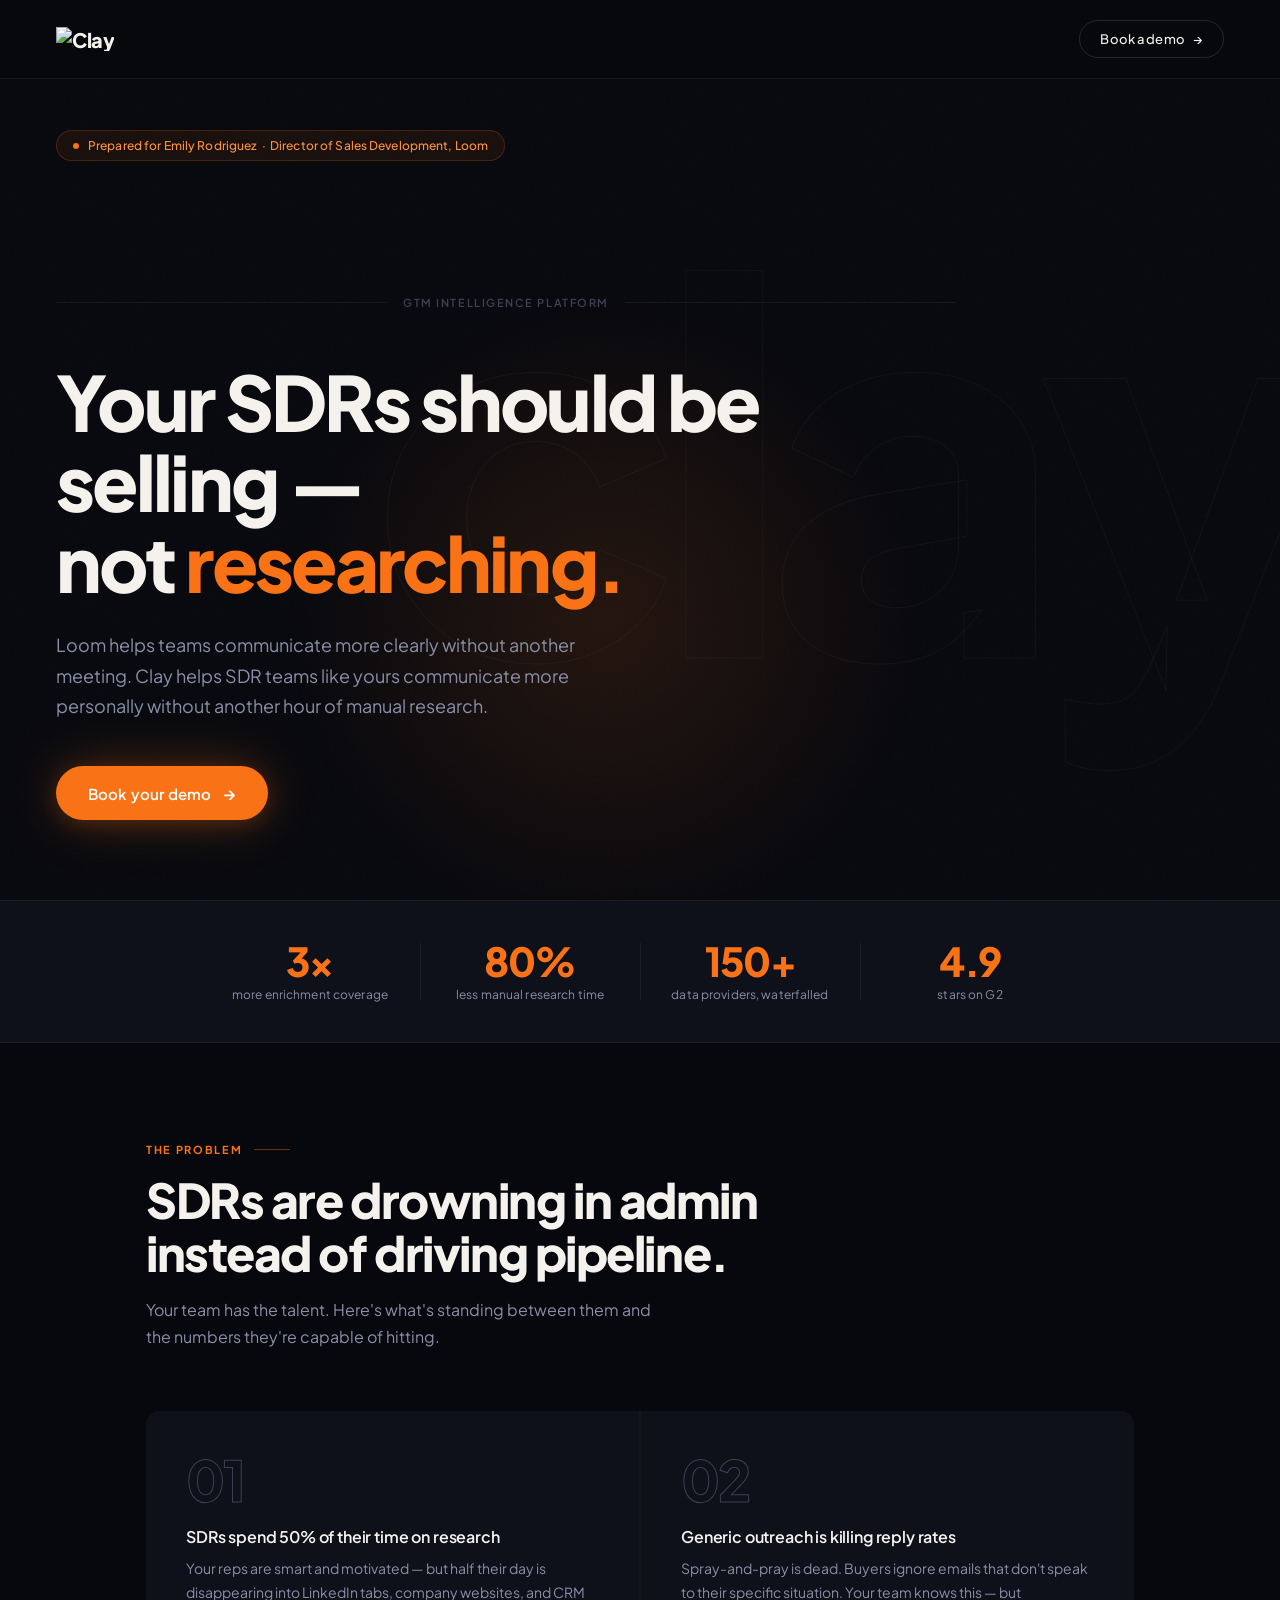
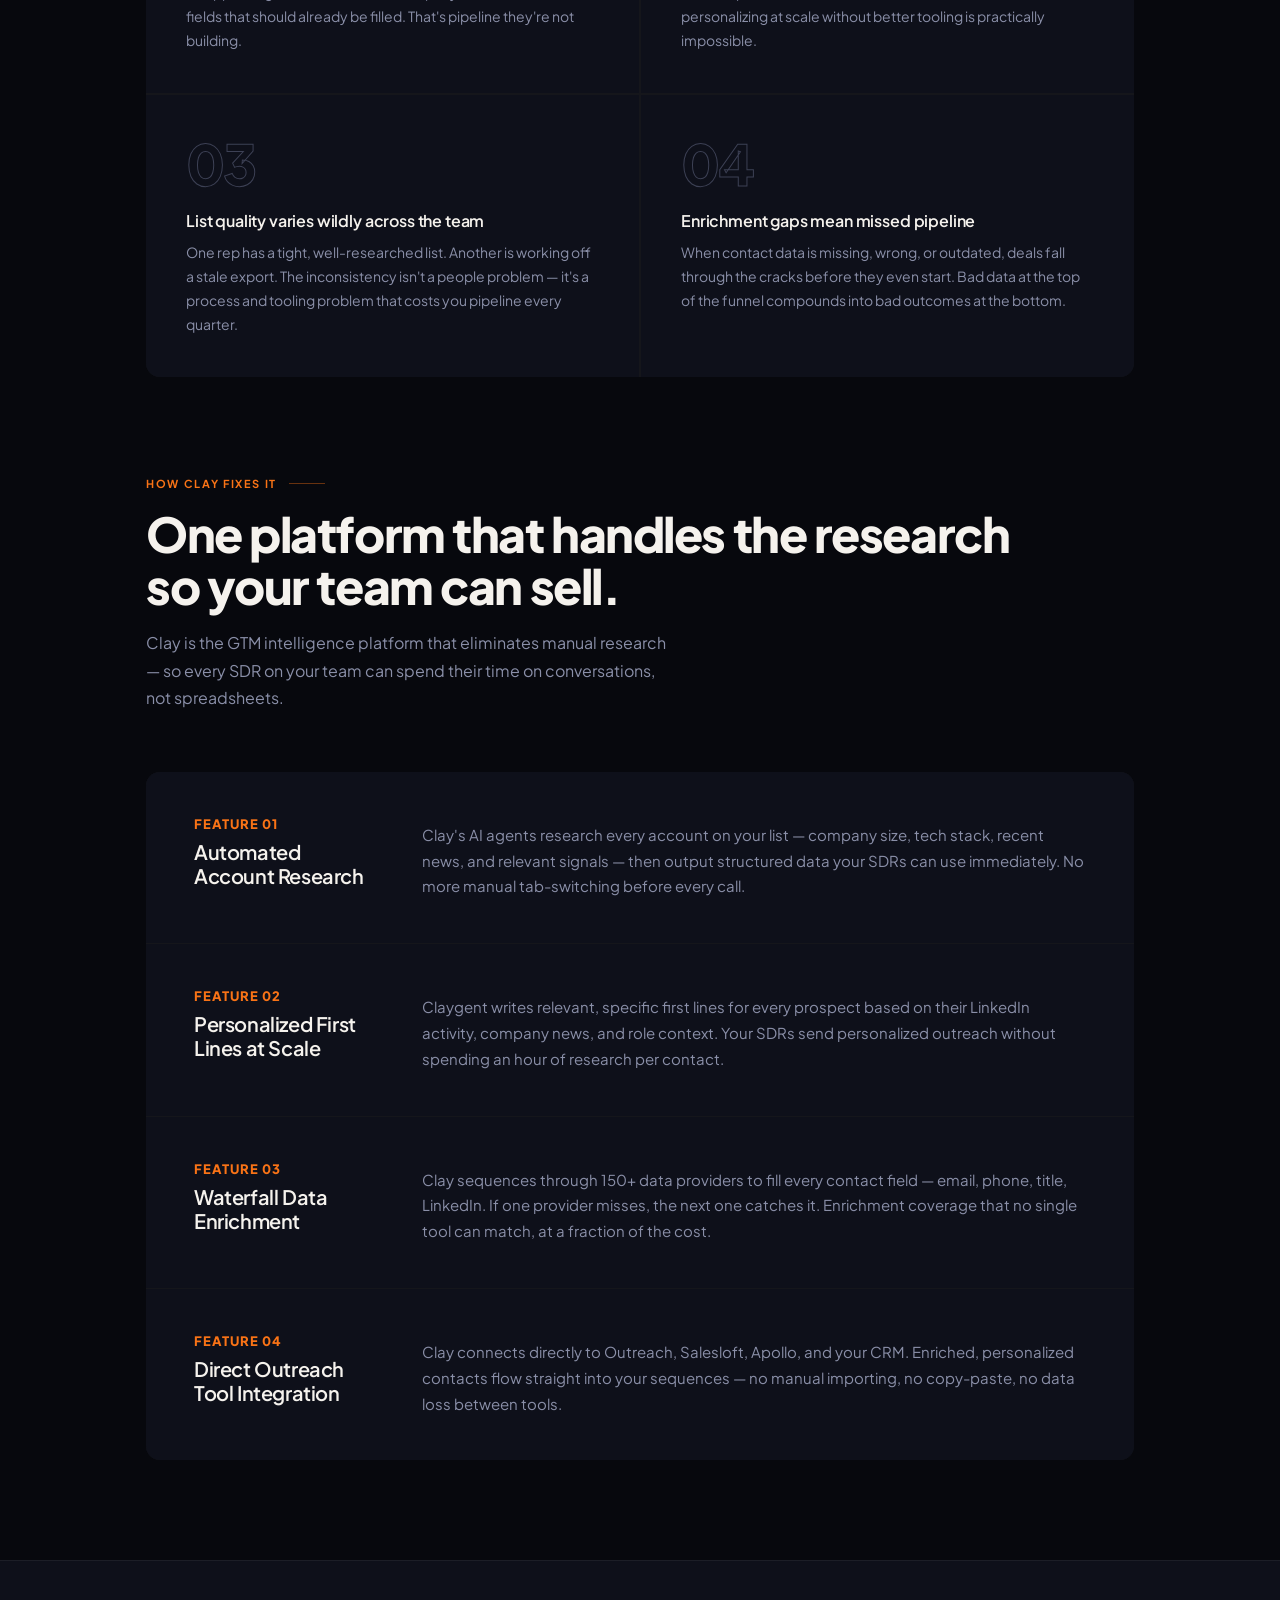
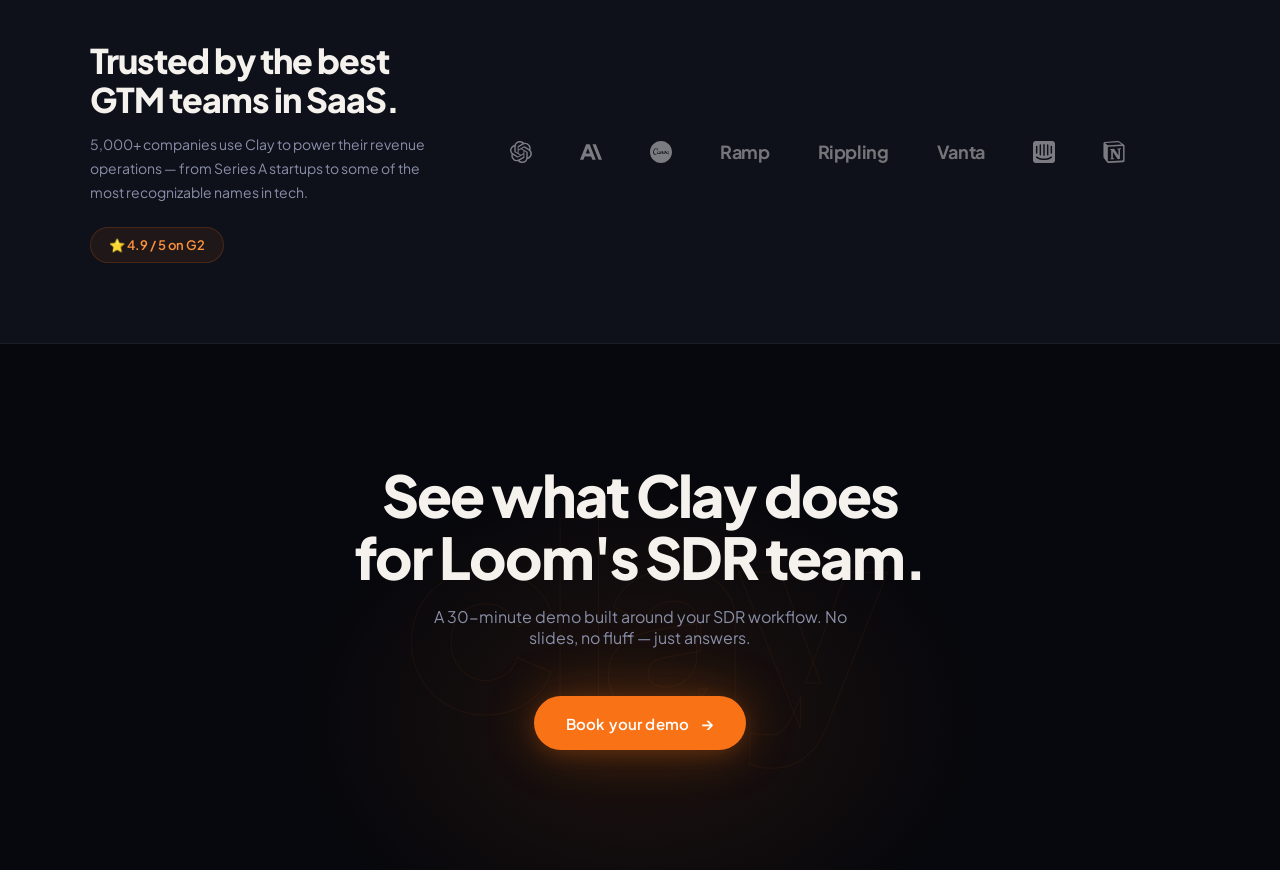
==== commit 61292184: "Use actual Clay primary logo (planet icon + clay wordmark) in nav" ====
--- a/landing-pages/emily-rodriguez.html
+++ b/landing-pages/emily-rodriguez.html
@@ -13,7 +13,7 @@
 
   <!-- NAV -->
   <nav>
-    <a href="#" class="nav-logo"><svg width="72" height="16" viewBox="0 0 130 28" fill="none" xmlns="http://www.w3.org/2000/svg" aria-label="Clay"><path d="M44.7886 1.22446C49.3905 1.22447 49.5628 5.57103 49.7284 9.77444C49.7964 11.501 49.6265 16.6321 52.4197 16.6321C54.0675 16.6321 54.3204 14.5958 54.6139 12.2375C54.9236 9.74975 55.2678 6.91362 57.3077 5.96692C57.9655 5.66161 58.6336 5.52908 59.2712 5.52908C61.1004 5.52908 62.4294 6.73961 63.2132 7.7639C65.0627 10.1808 66.0407 13.9119 65.4592 16.6062C64.2127 22.3821 61.1635 24.8955 59.4452 25.8185C57.1811 27.0347 53.9269 27.6932 50.8039 27.6932C50.8035 27.6931 50.8044 27.692 50.8039 27.692C45.2524 27.692 41.5853 25.645 41.023 22.2108C40.6799 20.1151 39.97 18.2932 38.5143 16.7098C37.3509 15.4444 36.9817 13.2973 37.7312 11.7034C37.9452 11.2482 38.2625 10.8116 38.5525 10.3813C39.0888 9.5856 39.6283 8.76095 39.8784 7.78498C40.0304 7.19185 40.1409 6.54783 40.1806 5.74854C40.3155 3.03657 42.1547 1.22446 44.7886 1.22446Z" fill="#F5F2ED"/><path d="M68.2627 0.880216C70.5457 0.880216 72.8115 1.86081 74.0351 3.37906C74.9218 4.47932 75.2416 5.81966 74.9169 7.24705C74.7654 7.91298 74.4826 8.59508 74.204 9.29939C73.8141 10.2848 73.4347 11.307 73.2826 12.3484C73.167 13.1404 73.2455 13.7238 73.5935 14.1381C73.9646 14.5798 74.5777 14.7856 75.5237 14.7856C76.2576 14.7856 77.1037 14.66 77.9239 14.5389C78.7331 14.4195 79.4978 14.3057 80.1466 14.3057C81.4946 14.3058 82.9709 14.7905 83.9725 15.7069C85.2215 16.8497 85.6393 18.6923 85.3379 21.2462C84.7307 26.3932 79.8129 27.4255 75.4658 27.4255C73.1741 27.4255 71.1191 27.0533 69.522 26.3488C67.6409 25.519 66.396 24.2392 65.7996 22.5573C65.3131 21.1853 65.6733 20.1054 66.1105 18.7276C67.0979 15.6157 66.9379 12.27 65.6627 9.5745C64.7399 7.62411 62.8775 4.94933 64.1161 2.74513C64.7991 1.52957 66.3645 0.880226 68.2627 0.880216Z" fill="#F5F2ED"/><path d="M103.262 2.19878C105.188 -0.66179 108.245 0.220364 110.722 1.59195C112.484 2.56744 114.249 3.23482 116.251 3.50132C117.393 3.65335 118.676 3.66935 120.035 3.67765C123.521 3.69895 127.144 3.70432 129.052 6.26406C129.922 7.4319 130.174 9.0082 129.79 10.4428C129.175 12.7474 127.075 13.7261 124.869 13.7261C123.886 13.7261 122.336 13.5286 121.844 14.5464C121.358 15.5499 122.251 16.4645 122.844 17.2044C123.291 17.7623 123.697 18.2551 124.136 18.9299C125.375 20.8341 125.612 22.5315 124.827 23.9807C123.732 26.0036 120.593 27.3614 117.016 27.3614C115.459 27.3614 113.974 27.1148 112.739 26.598C109.689 25.3214 108.3 23.0271 107.969 21.3363C107.504 18.9638 109.371 17.1299 110.5 15.2618C111.136 14.2093 111.207 13.3518 110.732 12.7123C110.152 11.9328 109.147 11.4418 108.327 10.9559C105.591 9.33551 100.889 5.72531 103.262 2.19878Z" fill="#F5F2ED"/><path d="M31.7158 0.663166C32.9628 0.663166 34.2385 0.944413 35.5012 1.51173C37.6411 2.47325 38.9857 4.30216 38.9672 6.27009C38.9506 8.02885 37.8279 9.50964 36.5 10.5716C34.9876 11.7811 34.2358 13.0201 34.1962 14.4575C34.1396 16.5118 36.1975 17.3051 37.6892 18.1664C38.7173 18.76 39.4201 19.853 39.6886 21.0981C40.4069 24.4302 37.7278 26.292 35.21 26.9223C34.1457 27.1888 33.0874 27.359 32.0464 27.359C28.419 27.359 25.0819 25.6022 22.8896 22.5388C20.5874 19.3218 19.9958 15.1594 21.2603 11.3876C21.6595 10.197 22.9824 8.70766 23.6087 7.53938C23.9185 6.96153 24.1782 6.3586 24.4387 5.75709C25.8151 2.57945 28.504 0.663175 31.7158 0.663166Z" fill="#F5F2ED"/><path d="M93.6044 0.520072C98.4948 0.520076 100.74 2.23944 101.758 5.63869C102.478 8.0466 104.873 9.40801 106.169 11.3493C106.588 11.9773 106.677 12.7382 106.449 13.5325C106.121 14.6734 105.156 15.7565 103.996 16.3003C102.914 16.8074 101.691 16.9282 100.507 17.0415C100.028 17.0873 99.5396 17.1268 99.0671 17.2056C98.0311 17.3784 96.5757 17.6014 95.8332 18.6227C95.2114 19.4779 95.8664 20.6739 96.3697 21.5952C96.5152 21.8616 96.6442 22.1156 96.7446 22.3291C97.2499 23.4034 97.2525 24.3592 96.731 25.1869C95.9229 26.4695 93.856 27.3317 91.589 27.3318C90.3618 27.3318 89.1975 27.0714 88.3118 26.5954C87.3363 26.0711 86.7018 25.2937 86.4704 24.3457C86.3144 23.7066 86.4151 23.0254 86.4519 22.376C86.5082 21.3793 86.5685 20.3507 86.5333 19.4232C86.4846 18.1392 86.2644 17.1236 85.8203 16.2349C85.4219 15.4375 84.8622 14.6843 84.328 13.9543C83.7484 13.1623 83.1447 12.3454 82.7307 11.4689C81.7349 9.36055 81.7921 6.967 82.875 4.906C84.7739 1.29201 89.6483 0.520072 93.6044 0.520072Z" fill="#F5F2ED"/><path d="M15.372 0.46587C17.1567 0.465871 21.5011 0.741959 22.9537 3.49385C23.5588 4.64024 23.2803 5.77804 22.9722 6.5034C22.4206 7.80205 21.2557 8.83509 19.9627 9.29204C18.3559 9.85986 16.5795 9.79126 14.9465 10.2627C14.267 10.4589 13.3517 10.8471 13.5231 11.7392C13.6414 12.3547 14.3157 12.8563 14.8552 13.1021C17.9752 14.5238 19.7241 16.8507 20.0354 19.8155C20.1682 21.0798 19.8219 22.2562 18.8847 23.3319C16.8741 25.6394 12.3736 27.2504 7.93955 27.2504C4.0938 27.2504 1.30271 26.0871 0.305949 24.0448C-0.309355 22.784 0.0406476 21.1747 1.02262 19.9463C2.05776 18.6514 3.95546 18.2359 5.6651 17.9185C7.47681 17.5822 9.27345 17.2575 9.59356 15.8304C9.89856 14.4705 8.7398 13.6783 7.78779 12.9922C7.39789 12.7113 7.03172 12.4437 6.76288 12.1561C5.26179 10.5504 4.77981 8.54965 5.41228 6.51568C6.25373 3.80971 8.95026 1.45718 11.9727 0.800117C12.9785 0.581454 14.1867 0.46587 15.372 0.46587Z" fill="#F5F2ED"/></svg></a>
+    <a href="#" class="nav-logo"><img src="https://cdn.prod.website-files.com/61477f2c24a826836f969afe/6778506d788ebf16fef48551_Clay%20primary%20logo.png" alt="Clay" height="24" style="display:block;"></a>
     <a href="#demo" class="nav-btn">Book a demo </a>
   </nav>
 
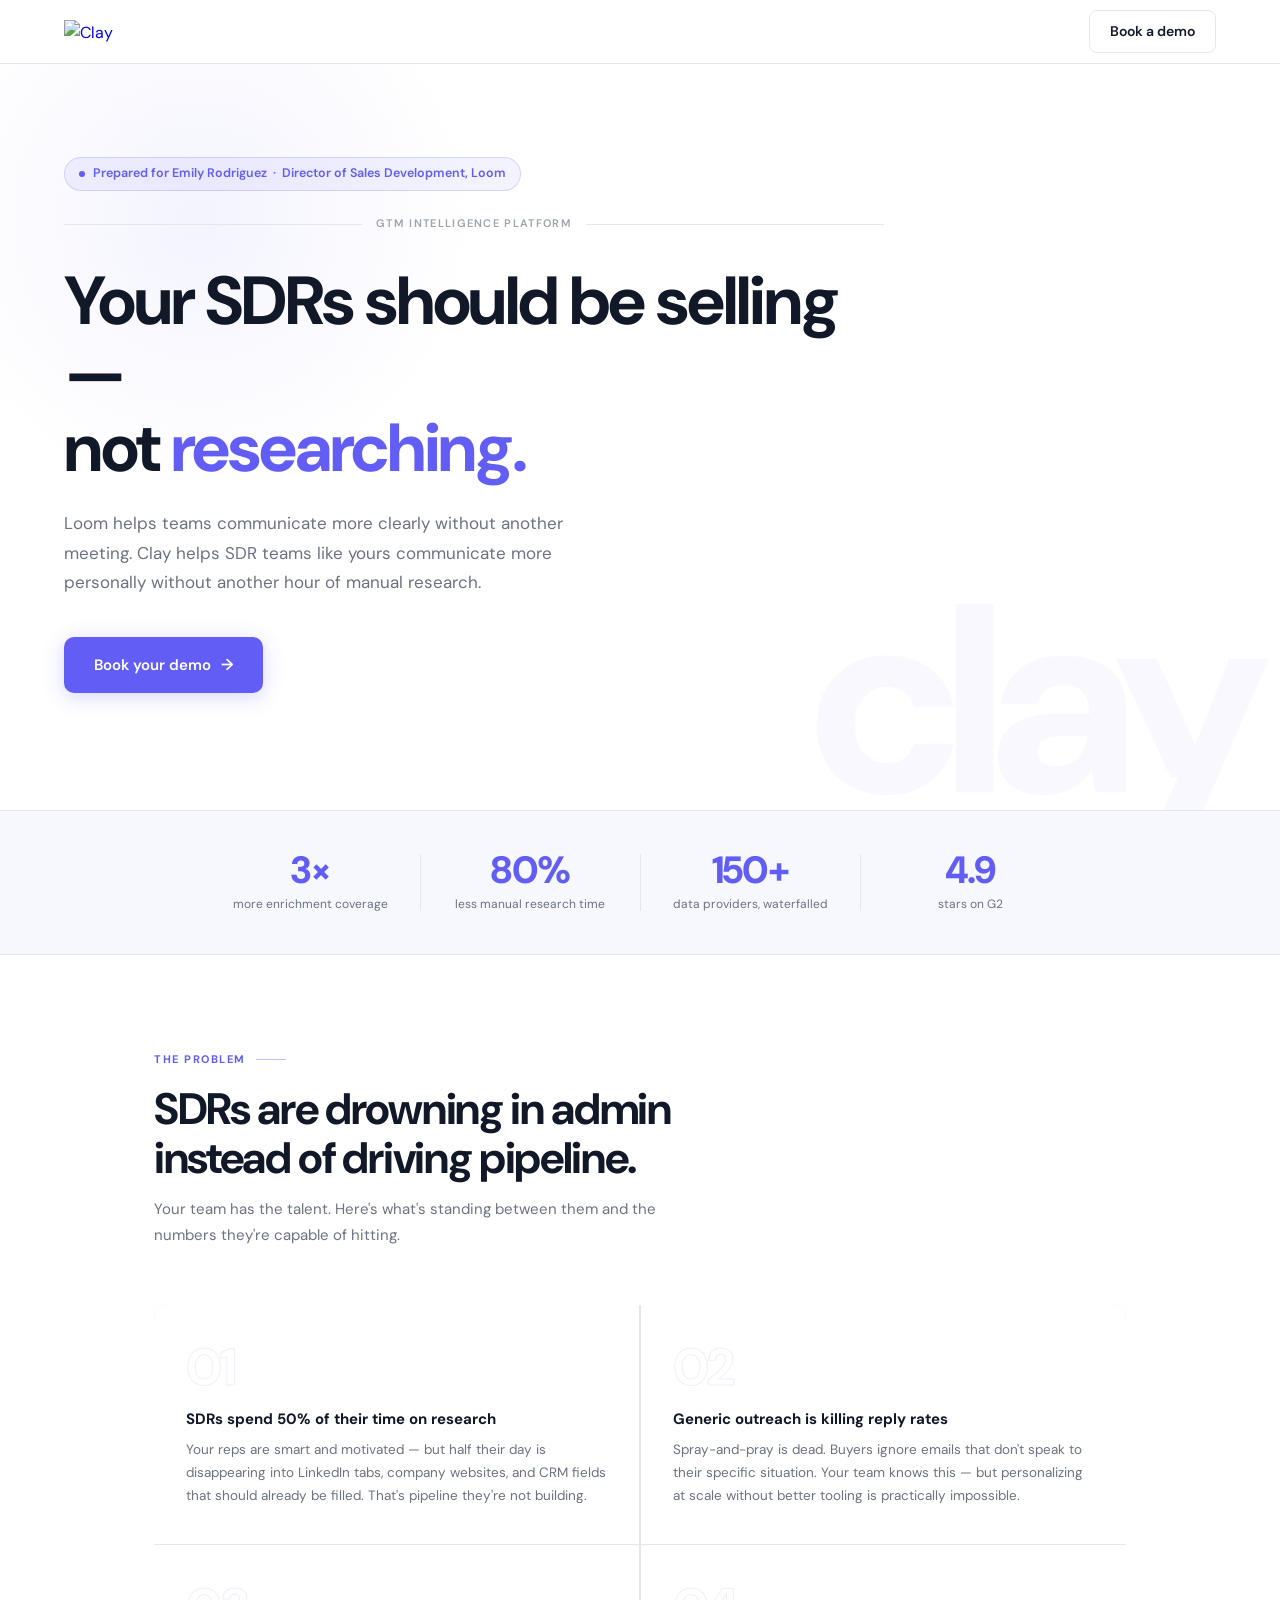
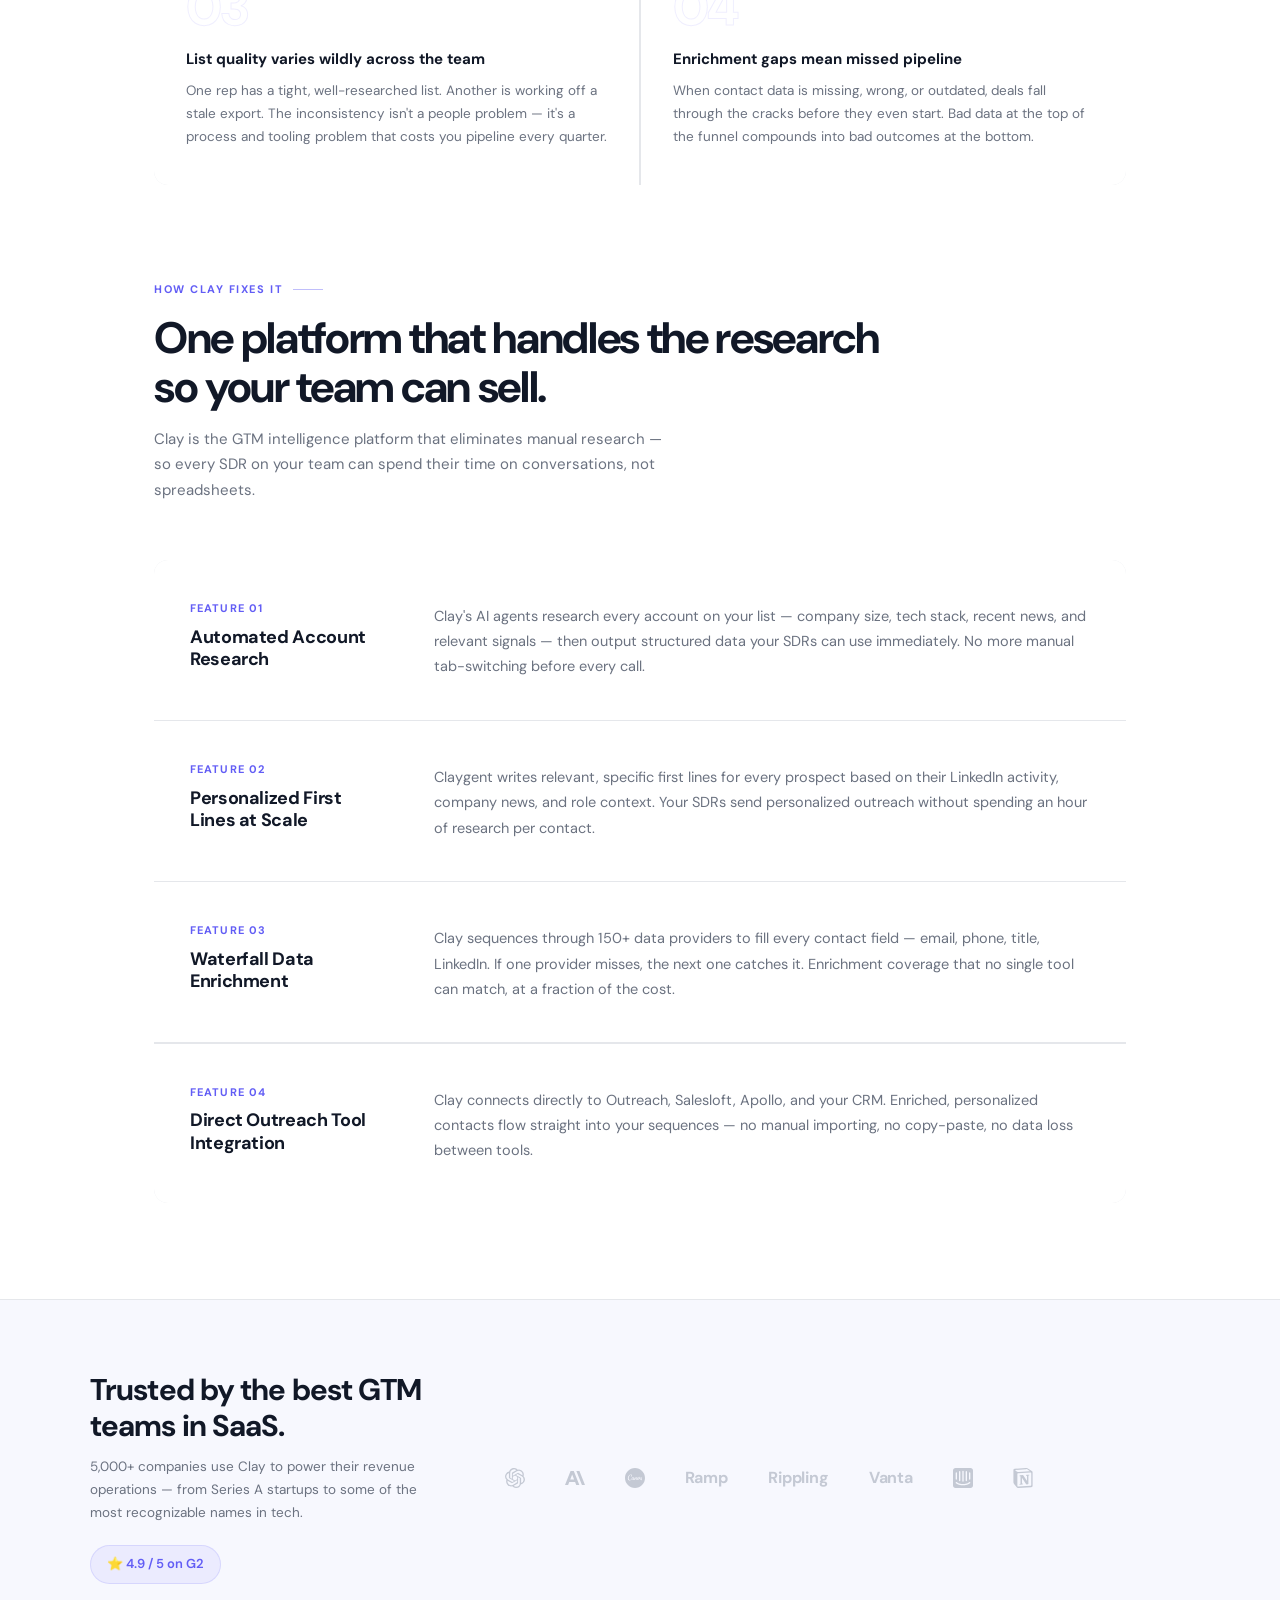
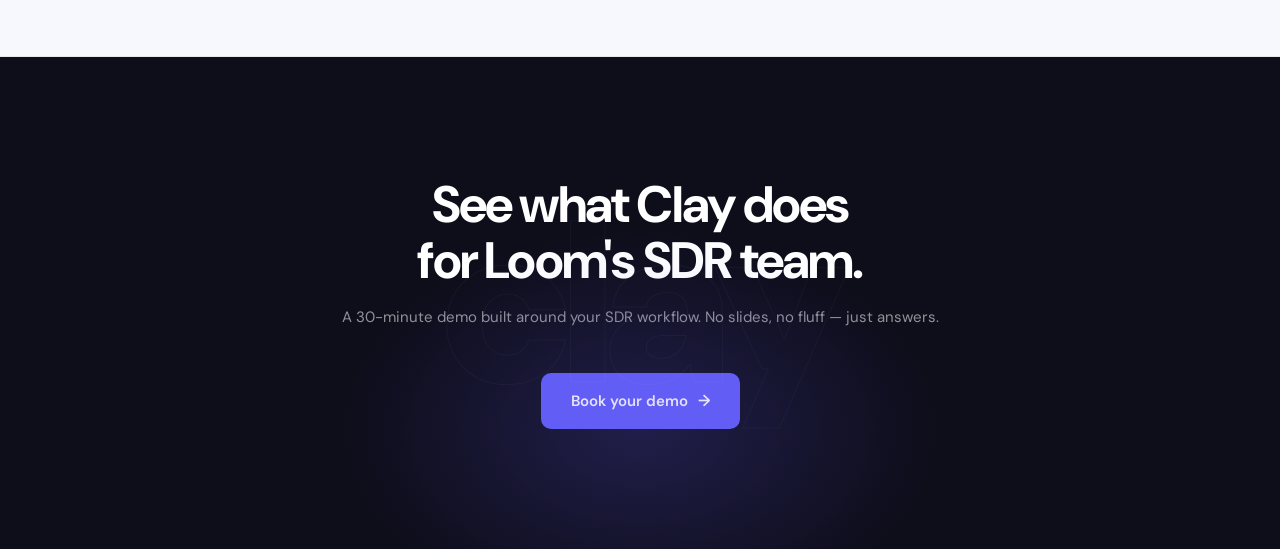
==== commit 959a62f4: "Add per-prospect brand themes and fix personalization details Each landing page now has its own visu" ====
--- a/landing-pages/emily-rodriguez.html
+++ b/landing-pages/emily-rodriguez.html
@@ -6,8 +6,146 @@
   <title>Clay × Emily Rodriguez — Loom</title>
   <link rel="preconnect" href="https://fonts.googleapis.com">
   <link rel="preconnect" href="https://fonts.gstatic.com" crossorigin>
-  <link href="https://fonts.googleapis.com/css2?family=Plus+Jakarta+Sans:ital,wght@0,300;0,400;0,500;0,600;0,700;0,800;1,400&display=swap" rel="stylesheet">
-  <link rel="stylesheet" href="styles.css">
+  <link href="https://fonts.googleapis.com/css2?family=DM+Sans:ital,opsz,wght@0,9..40,300;0,9..40,400;0,9..40,500;0,9..40,600;0,9..40,700;1,9..40,400&display=swap" rel="stylesheet">
+  <style>
+    /* === LOOM THEME — EMILY RODRIGUEZ === */
+    *, *::before, *::after { box-sizing: border-box; margin: 0; padding: 0; }
+    html { scroll-behavior: smooth; }
+    :root {
+      --accent:    #625DF5;
+      --accent-hi: #7B76F7;
+      --accent-dim:rgba(98,93,245,0.08);
+      --bg:        #FFFFFF;
+      --bg-alt:    #F7F8FE;
+      --bg-dark:   #0E0D1A;
+      --text:      #111827;
+      --muted:     #6B7280;
+      --border:    #E5E7EB;
+      --font:      'DM Sans', sans-serif;
+    }
+    body { font-family: var(--font); background: var(--bg); color: var(--text); line-height: 1.6; -webkit-font-smoothing: antialiased; overflow-x: hidden; }
+    @keyframes fadeUp { from { opacity:0; transform:translateY(24px); } to { opacity:1; transform:translateY(0); } }
+    .anim   { opacity:0; animation: fadeUp 0.7s cubic-bezier(0.16,1,0.3,1) forwards; }
+    .anim-1 { animation-delay:0.08s; } .anim-2 { animation-delay:0.18s; } .anim-3 { animation-delay:0.28s; }
+    .anim-4 { animation-delay:0.40s; } .anim-5 { animation-delay:0.52s; }
+    .reveal { opacity:0; transform:translateY(20px); transition:opacity 0.6s ease,transform 0.6s ease; }
+    .reveal.visible { opacity:1; transform:none; }
+
+    nav {
+      position:fixed; top:0; left:0; right:0; z-index:200;
+      display:flex; align-items:center; justify-content:space-between;
+      padding:0 5%; height:64px;
+      background:rgba(255,255,255,0.95); backdrop-filter:blur(16px);
+      border-bottom:1px solid var(--border);
+    }
+    .nav-logo { text-decoration:none; }
+    .nav-btn {
+      color:var(--text); font-size:0.875rem; font-weight:600; text-decoration:none;
+      padding:9px 20px; border:1.5px solid var(--border); border-radius:8px;
+      transition:all 0.2s; font-family:var(--font);
+    }
+    .nav-btn:hover { background:var(--accent); color:#fff; border-color:var(--accent); }
+
+    .hero {
+      min-height:90vh; display:flex; flex-direction:column; justify-content:center;
+      padding:120px 5% 80px; position:relative; overflow:hidden;
+    }
+    .hero-glow {
+      position:absolute; top:-10%; left:-8%; width:600px; height:600px;
+      background:radial-gradient(ellipse,rgba(98,93,245,0.07) 0%,transparent 65%);
+      pointer-events:none;
+    }
+    .hero-ghost {
+      position:absolute; right:2%; bottom:-3%; font-size:21vw; font-weight:800;
+      letter-spacing:-0.06em; color:rgba(98,93,245,0.04); line-height:1;
+      pointer-events:none; user-select:none; white-space:nowrap; font-family:var(--font);
+    }
+    .hero-top { margin-bottom:24px; }
+    .hero-badge {
+      display:inline-flex; align-items:center; gap:8px;
+      background:var(--accent-dim); border:1px solid rgba(98,93,245,0.2);
+      color:var(--accent); border-radius:100px; padding:6px 14px;
+      font-size:0.78rem; font-weight:600;
+    }
+    .hero-badge .dot { width:6px; height:6px; background:var(--accent); border-radius:50%; flex-shrink:0; }
+    .hero-content { max-width:820px; position:relative; z-index:1; }
+    .divider { display:flex; align-items:center; gap:14px; margin-bottom:32px; }
+    .divider-line { flex:1; height:1px; background:var(--border); }
+    .divider-label { font-size:11px; font-weight:600; letter-spacing:0.12em; text-transform:uppercase; color:#9CA3AF; }
+    .hero h1 {
+      font-size:clamp(38px,5.5vw,68px); font-weight:700; line-height:1.08;
+      letter-spacing:-0.03em; color:var(--text); margin-bottom:24px; margin-top:0;
+    }
+    .hero h1 em { font-style:normal; color:var(--accent); }
+    .hero-sub { font-size:clamp(15px,1.5vw,17px); color:var(--muted); max-width:540px; line-height:1.72; margin-bottom:40px; }
+    .hero-cta {
+      display:inline-flex; align-items:center; gap:10px;
+      background:var(--accent); color:#fff; font-weight:600; font-size:15px;
+      padding:15px 30px; border-radius:10px; text-decoration:none;
+      box-shadow:0 4px 20px rgba(98,93,245,0.25); transition:all 0.25s ease;
+      font-family:var(--font);
+    }
+    .hero-cta:hover { background:var(--accent-hi); transform:translateY(-2px); box-shadow:0 8px 32px rgba(98,93,245,0.35); }
+    .hero-cta .arrow { font-size:16px; transition:transform 0.2s; }
+    .hero-cta:hover .arrow { transform:translateX(4px); }
+
+    .stats {
+      background:var(--bg-alt); border-top:1px solid var(--border);
+      border-bottom:1px solid var(--border); padding:0 5%;
+      display:flex; justify-content:center;
+    }
+    .stat-item { flex:1; max-width:220px; padding:40px 0; text-align:center; position:relative; }
+    .stat-item+.stat-item::before { content:''; position:absolute; left:0; top:30%; bottom:30%; width:1px; background:var(--border); }
+    .stat-val { font-size:38px; font-weight:800; color:var(--accent); letter-spacing:-0.04em; line-height:1; margin-bottom:6px; }
+    .stat-lbl { font-size:12px; color:var(--muted); font-weight:400; }
+
+    .section { max-width:1100px; margin:0 auto; padding:96px 5%; }
+    .eyebrow { font-size:11px; font-weight:700; letter-spacing:0.14em; text-transform:uppercase; color:var(--accent); margin-bottom:16px; display:flex; align-items:center; gap:10px; }
+    .eyebrow::after { content:''; display:block; width:30px; height:1px; background:var(--accent); opacity:0.4; }
+    .section-h { font-size:clamp(28px,3.5vw,44px); font-weight:700; letter-spacing:-0.03em; line-height:1.12; color:var(--text); margin-bottom:14px; }
+    .section-sub { font-size:15px; color:var(--muted); max-width:520px; line-height:1.72; margin-bottom:56px; }
+
+    .pain-grid { display:grid; grid-template-columns:1fr 1fr; gap:1.5px; background:var(--border); border-radius:14px; overflow:hidden; }
+    .pain-card { background:var(--bg); padding:36px 32px; transition:background 0.2s; }
+    .pain-card:hover { background:var(--bg-alt); }
+    .pain-num { font-size:52px; font-weight:800; color:transparent; -webkit-text-stroke:1px rgba(98,93,245,0.1); line-height:1; margin-bottom:16px; letter-spacing:-0.04em; display:block; transition:-webkit-text-stroke-color 0.2s; }
+    .pain-card:hover .pain-num { -webkit-text-stroke-color:rgba(98,93,245,0.28); }
+    .pain-card h3 { font-size:15px; font-weight:700; color:var(--text); margin-bottom:10px; line-height:1.35; }
+    .pain-card p { font-size:13.5px; color:var(--muted); line-height:1.7; }
+
+    .feat-list { display:flex; flex-direction:column; gap:1.5px; background:var(--border); border-radius:14px; overflow:hidden; }
+    .feat-row { background:var(--bg); padding:40px 36px; display:grid; grid-template-columns:200px 1fr; gap:44px; align-items:start; transition:background 0.2s; }
+    .feat-row:hover { background:var(--bg-alt); }
+    .feat-row-num { font-size:11px; font-weight:700; letter-spacing:0.1em; text-transform:uppercase; color:var(--accent); margin-bottom:8px; }
+    .feat-row-label { font-size:18px; font-weight:700; color:var(--text); letter-spacing:-0.02em; line-height:1.25; }
+    .feat-row-body { font-size:14.5px; color:var(--muted); line-height:1.74; padding-top:4px; }
+
+    .proof { background:var(--bg-alt); border-top:1px solid var(--border); border-bottom:1px solid var(--border); padding:72px 5%; }
+    .proof-inner { max-width:1100px; margin:0 auto; display:grid; grid-template-columns:1fr 2fr; gap:72px; align-items:center; }
+    .proof-left h2 { font-size:clamp(22px,2.4vw,30px); font-weight:700; letter-spacing:-0.03em; line-height:1.2; margin-bottom:12px; color:var(--text); }
+    .proof-left p { font-size:13.5px; color:var(--muted); line-height:1.7; }
+    .g2-chip { display:inline-flex; align-items:center; gap:8px; background:var(--accent-dim); border:1px solid rgba(98,93,245,0.15); color:var(--accent); font-size:13px; font-weight:600; padding:8px 16px; border-radius:100px; margin-top:20px; }
+    .logos-wrap { display:flex; flex-wrap:wrap; align-items:center; gap:28px 40px; }
+    .logo-svg { height:20px; width:auto; fill:#C4C9D4; opacity:1; transition:fill 0.2s; flex-shrink:0; }
+    .logo-svg:hover { fill:#6B7280; }
+    .company-wordmark { font-size:16px; font-weight:700; color:#C4C9D4; letter-spacing:-0.01em; line-height:20px; transition:color 0.2s; white-space:nowrap; }
+    .company-wordmark:hover { color:#6B7280; }
+
+    .cta-footer { background:var(--bg-dark); padding:120px 5%; text-align:center; position:relative; overflow:hidden; }
+    .cta-bg-text { position:absolute; top:50%; left:50%; transform:translate(-50%,-50%); font-size:clamp(120px,18vw,240px); font-weight:900; color:transparent; -webkit-text-stroke:1px rgba(255,255,255,0.04); pointer-events:none; user-select:none; white-space:nowrap; letter-spacing:-0.05em; font-family:var(--font); }
+    .cta-footer-glow { position:absolute; bottom:-80px; left:50%; transform:translateX(-50%); width:600px; height:400px; background:radial-gradient(ellipse,rgba(98,93,245,0.22) 0%,transparent 70%); pointer-events:none; }
+    .cta-footer h2 { font-size:clamp(30px,4vw,52px); font-weight:700; letter-spacing:-0.035em; line-height:1.1; color:#fff; max-width:680px; margin:0 auto 16px; }
+    .cta-footer p { font-size:15px; color:rgba(255,255,255,0.55); margin-bottom:44px; }
+    .cta-footer .hero-cta { background:var(--accent); box-shadow:none; }
+    .cta-footer .hero-cta:hover { background:var(--accent-hi); box-shadow:0 8px 32px rgba(98,93,245,0.4); }
+
+    @media (max-width:900px) {
+      nav { padding:0 4%; } .hero { padding:100px 4% 60px; } .stats,.proof,.cta-footer { padding-left:4%; padding-right:4%; }
+      .section { padding:72px 4%; } .pain-grid { grid-template-columns:1fr; }
+      .feat-row { grid-template-columns:1fr; gap:6px; padding:32px 20px; } .feat-row-body { padding-top:0; }
+      .proof-inner { grid-template-columns:1fr; gap:40px; } .hero-ghost { display:none; }
+    }
+  </style>
 </head>
 <body>
 
